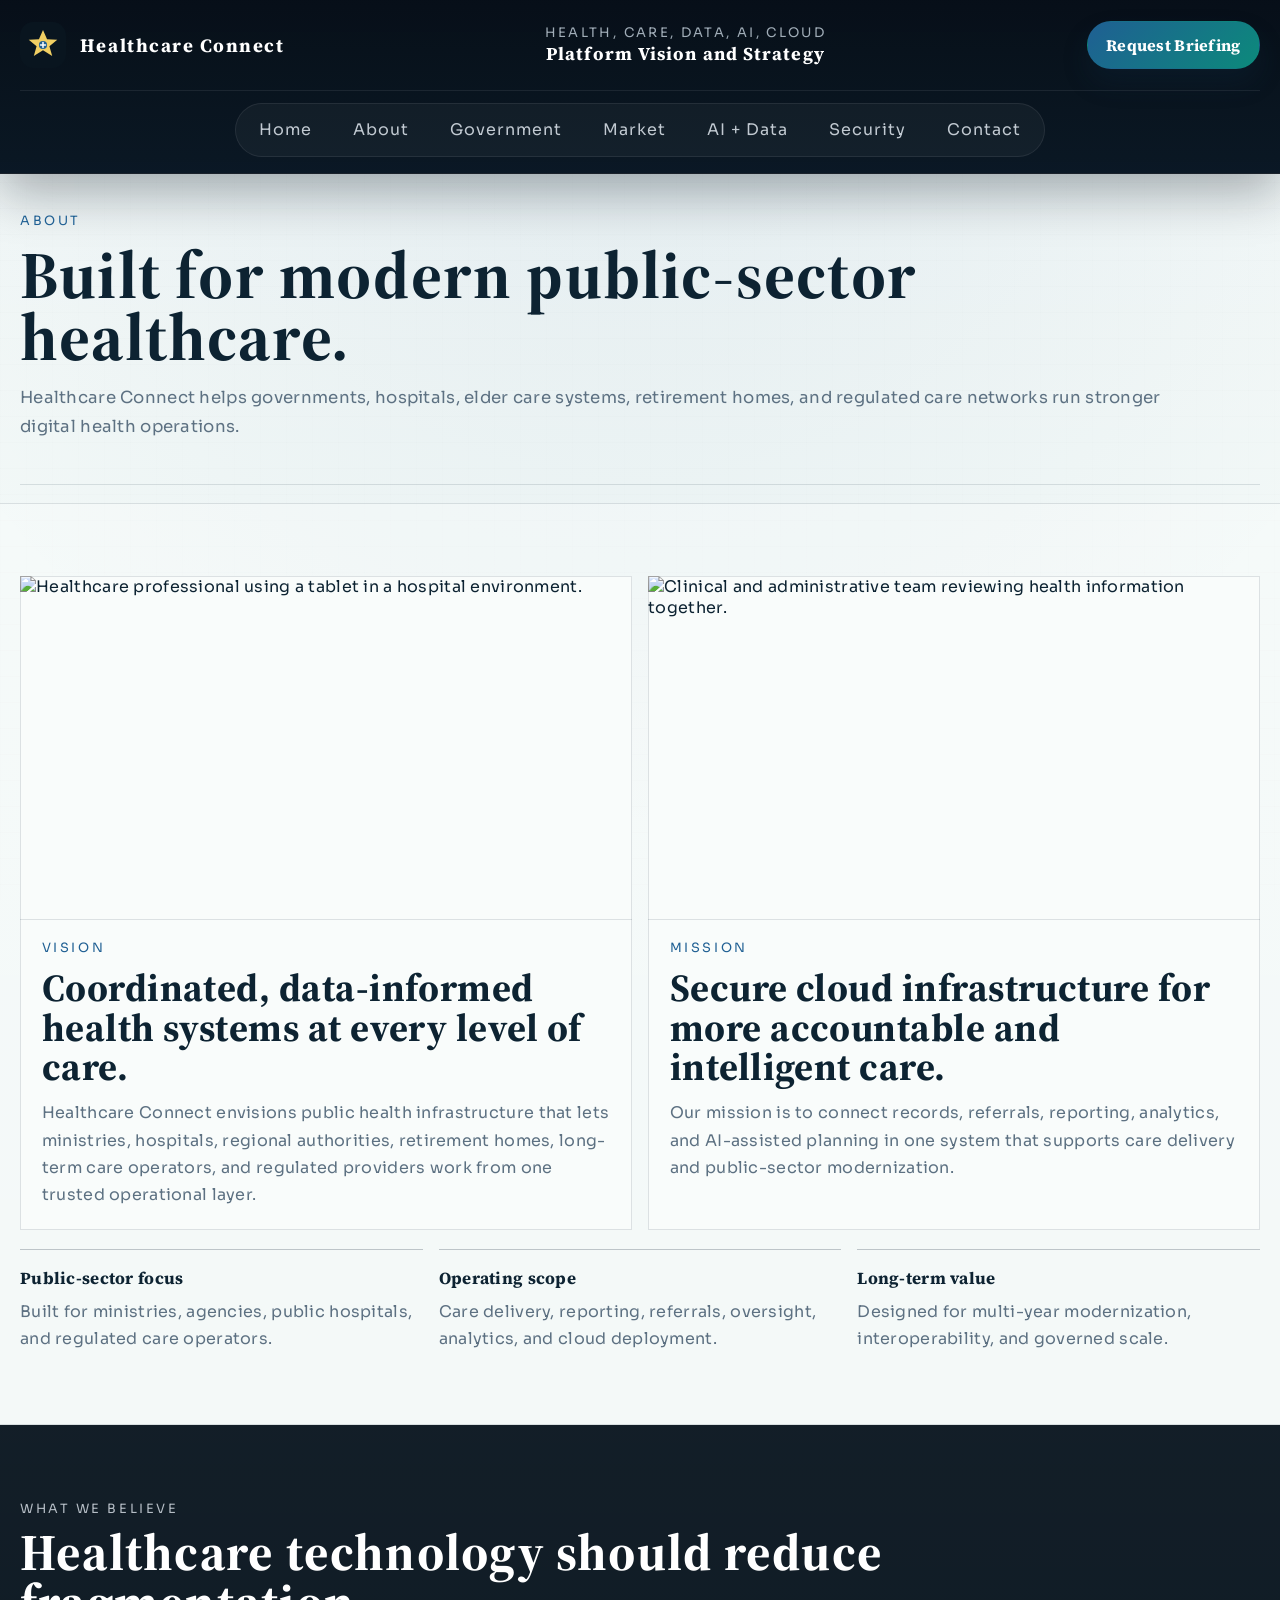
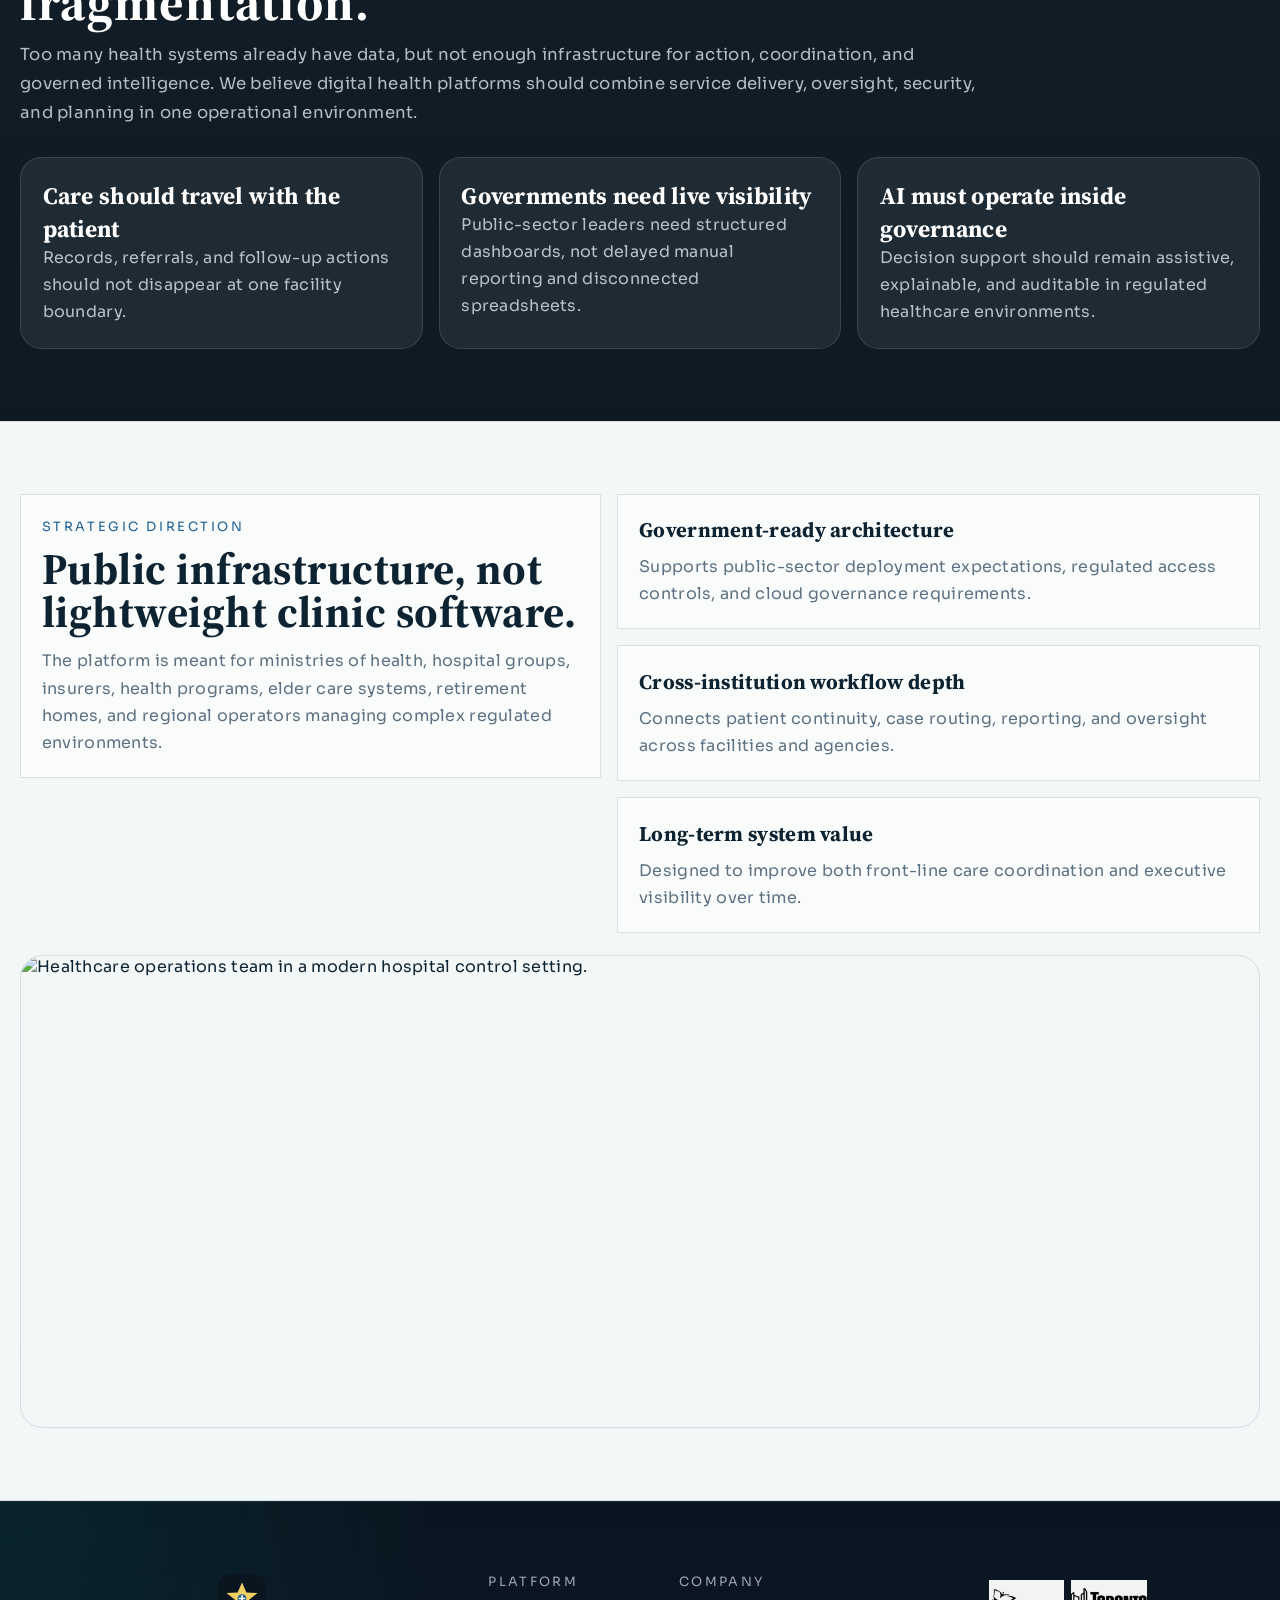
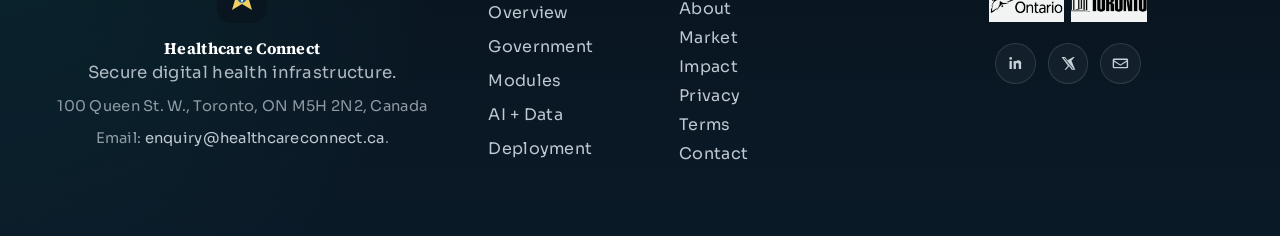
==== about.html @ 8230a839 "Update header nav labels" ====
<!DOCTYPE html>
<html lang="en">
<head>
  <meta charset="UTF-8">
  <meta name="viewport" content="width=device-width, initial-scale=1.0">
  <meta name="description" content="About Healthcare Connect: vision, mission, platform direction, and public-sector health system strategy.">
  <title>Healthcare Connect | About</title>
  <link rel="preconnect" href="https://fonts.googleapis.com">
  <link rel="preconnect" href="https://fonts.gstatic.com" crossorigin>
  <link href="https://fonts.googleapis.com/css2?family=Sora:wght@400;500;600;700&family=Source+Serif+4:wght@600;700&display=swap" rel="stylesheet">
  <link rel="icon" href="logo-mark.svg" type="image/svg+xml">
  <link rel="stylesheet" href="style.css">
</head>
<body>
  <div class="site-noise"></div>
  <header class="site-header">
    <div class="shell header-band">
      <a class="brand-link" href="./index.html" aria-label="Healthcare Connect home">
        <img class="brand-mark" src="logo-mark.svg" alt="Healthcare Connect logo">
        <div class="brand-copy">
          <span class="brand-name">Healthcare Connect</span>
        </div>
      </a>
      <div class="header-center">
        <span class="header-kicker">Health, Care, Data, AI, Cloud</span>
        <strong class="header-edition">Platform Vision and Strategy</strong>
      </div>
      <a class="button button-solid" href="./contact.html">Request Briefing</a>
    </div>
    <div class="shell nav-shell">
      <nav class="main-nav" aria-label="Primary navigation">
        <a href="./index.html#platform">Home</a>
        <a href="./about.html">About</a>
        <a href="./index.html#government">Government</a>
        <a href="./index.html#opportunity">Market</a>
        <a href="./index.html#intelligence">AI + Data</a>
        <a href="./index.html#security">Security</a>
        <a href="./contact.html">Contact</a>
      </nav>
    </div>
  </header>

  <main>
    <section class="page-hero">
      <div class="shell page-hero-shell">
        <div class="section-head">
          <span class="section-tag">About</span>
          <h1>Built for modern public-sector healthcare.</h1>
          <p>Healthcare Connect helps governments, hospitals, elder care systems, retirement homes, and regulated care networks run stronger digital health operations.</p>
        </div>
      </div>
    </section>

    <section class="section-sheet">
      <div class="shell about-grid">
        <article class="about-card">
          <img class="card-image" src="https://images.unsplash.com/photo-1579684385127-1ef15d508118?auto=format&fit=crop&w=1400&q=80" alt="Healthcare professional using a tablet in a hospital environment.">
          <span class="section-tag">Vision</span>
          <h2>Coordinated, data-informed health systems at every level of care.</h2>
          <p>Healthcare Connect envisions public health infrastructure that lets ministries, hospitals, regional authorities, retirement homes, long-term care operators, and regulated providers work from one trusted operational layer.</p>
        </article>
        <article class="about-card">
          <img class="card-image" src="https://images.unsplash.com/photo-1576091160399-112ba8d25d1d?auto=format&fit=crop&w=1400&q=80" alt="Clinical and administrative team reviewing health information together.">
          <span class="section-tag">Mission</span>
          <h2>Secure cloud infrastructure for more accountable and intelligent care.</h2>
          <p>Our mission is to connect records, referrals, reporting, analytics, and AI-assisted planning in one system that supports care delivery and public-sector modernization.</p>
        </article>
      </div>
      <div class="shell about-mini-grid">
        <article class="mini-panel">
          <strong>Public-sector focus</strong>
          <p>Built for ministries, agencies, public hospitals, and regulated care operators.</p>
        </article>
        <article class="mini-panel">
          <strong>Operating scope</strong>
          <p>Care delivery, reporting, referrals, oversight, analytics, and cloud deployment.</p>
        </article>
        <article class="mini-panel">
          <strong>Long-term value</strong>
          <p>Designed for multi-year modernization, interoperability, and governed scale.</p>
        </article>
      </div>
    </section>

    <section class="section-dark">
      <div class="shell">
        <div class="section-head section-head-light">
          <span class="section-tag">What We Believe</span>
          <h2>Healthcare technology should reduce fragmentation.</h2>
          <p>Too many health systems already have data, but not enough infrastructure for action, coordination, and governed intelligence. We believe digital health platforms should combine service delivery, oversight, security, and planning in one operational environment.</p>
        </div>
        <div class="belief-grid">
          <article class="government-card">
            <strong>Care should travel with the patient</strong>
            <p>Records, referrals, and follow-up actions should not disappear at one facility boundary.</p>
          </article>
          <article class="government-card">
            <strong>Governments need live visibility</strong>
            <p>Public-sector leaders need structured dashboards, not delayed manual reporting and disconnected spreadsheets.</p>
          </article>
          <article class="government-card">
            <strong>AI must operate inside governance</strong>
            <p>Decision support should remain assistive, explainable, and auditable in regulated healthcare environments.</p>
          </article>
        </div>
      </div>
    </section>

    <section class="section-sheet">
      <div class="shell narrative-shell">
        <div class="narrative-copy">
          <span class="section-tag">Strategic Direction</span>
          <h2>Public infrastructure, not lightweight clinic software.</h2>
          <p>The platform is meant for ministries of health, hospital groups, insurers, health programs, elder care systems, retirement homes, and regional operators managing complex regulated environments.</p>
        </div>
        <div class="narrative-list">
          <article>
            <strong>Government-ready architecture</strong>
            <p>Supports public-sector deployment expectations, regulated access controls, and cloud governance requirements.</p>
          </article>
          <article>
            <strong>Cross-institution workflow depth</strong>
            <p>Connects patient continuity, case routing, reporting, and oversight across facilities and agencies.</p>
          </article>
          <article>
            <strong>Long-term system value</strong>
            <p>Designed to improve both front-line care coordination and executive visibility over time.</p>
          </article>
        </div>
      </div>
      <div class="shell about-image-band">
        <img src="https://images.unsplash.com/photo-1576091160550-2173dba999ef?auto=format&fit=crop&w=1800&q=80" alt="Healthcare operations team in a modern hospital control setting.">
      </div>
    </section>
  </main>

  <footer class="site-footer">
    <div class="shell footer-shell">
      <div class="footer-brand">
        <img class="brand-mark" src="logo-mark.svg" alt="Healthcare Connect logo">
        <div>
          <strong>Healthcare Connect</strong>
          <p>Secure digital health infrastructure.</p>
          <p class="footer-address">100 Queen St. W., Toronto, ON M5H 2N2, Canada</p>
          <p class="footer-email">Email: <a href="mailto:enquiry@healthcareconnect.ca">enquiry@healthcareconnect.ca</a>.</p>
        </div>
      </div>
      <div class="footer-links">
        <div class="footer-link-group">
          <span>Platform</span>
          <a href="./index.html#platform">Overview</a>
          <a href="./index.html#government">Government</a>
          <a href="./index.html#modules">Modules</a>
          <a href="./index.html#intelligence">AI + Data</a>
          <a href="./index.html#deployment">Deployment</a>
        </div>
        <div class="footer-link-group">
          <span>Company</span>
          <a href="./about.html">About</a>
          <a href="./index.html#opportunity">Market</a>
          <a href="./index.html#impact">Impact</a>
          <a href="./privacy.html">Privacy</a>
          <a href="./terms.html">Terms</a>
          <a href="./contact.html">Contact</a>
        </div>
      </div>
      <div class="footer-social-block">
        <div class="footer-logo-strip" aria-label="Partner logos">
          <img src="./ontlog.png" alt="Ontario logo">
          <img src="./citor.png" alt="City of Toronto logo">
        </div>
        <div class="footer-socials" aria-label="Social media links">
          <a href="#" aria-label="LinkedIn">
            <svg viewBox="0 0 24 24" aria-hidden="true"><path fill="currentColor" d="M6.94 8.5H3.56V20h3.38V8.5ZM5.25 3A1.97 1.97 0 1 0 5.3 6.94 1.97 1.97 0 0 0 5.25 3ZM20.44 12.47c0-3.45-1.84-5.05-4.3-5.05-1.98 0-2.87 1.09-3.37 1.86V8.5H9.4V20h3.37v-6.42c0-.34.03-.68.13-.93.27-.68.9-1.38 1.95-1.38 1.38 0 1.93 1.04 1.93 2.57V20h3.37v-7.53Z"/></svg>
          </a>
          <a href="#" aria-label="X">
            <svg viewBox="0 0 24 24" aria-hidden="true"><path fill="currentColor" d="M18.9 3H21l-4.58 5.24L21.8 21h-4.94l-3.87-5.06L8.56 21H6.45l4.9-5.61L2.2 3h5.07l3.5 4.63L18.9 3Zm-.73 16.74h1.16L6.64 4.2H5.4l12.77 15.54Z"/></svg>
          </a>
          <a href="mailto:enquiry@healthcareconnect.ca" aria-label="Email">
            <svg viewBox="0 0 24 24" aria-hidden="true"><path fill="currentColor" d="M3 5h18a2 2 0 0 1 2 2v10a2 2 0 0 1-2 2H3a2 2 0 0 1-2-2V7a2 2 0 0 1 2-2Zm0 2v.51l9 5.89 9-5.89V7H3Zm18 10V9.49l-8.45 5.53a1 1 0 0 1-1.1 0L3 9.49V17h18Z"/></svg>
          </a>
        </div>
      </div>
    </div>
  </footer>

  <script src="script.js"></script>
</body>
</html>
---- style.css ----
:root {
  --paper: #edf5f4;
  --paper-bright: #f9fcfb;
  --ink: #0d2332;
  --muted: #5d7182;
  --line: rgba(13, 35, 50, 0.12);
  --line-strong: rgba(13, 35, 50, 0.24);
  --navy: #0f2e46;
  --cobalt: #1f5f93;
  --teal: #0c8a7b;
  --deep: #09151f;
  --deep-soft: #132230;
  --white: #ffffff;
}

*,
*::before,
*::after {
  box-sizing: border-box;
}

html {
  scroll-behavior: smooth;
}

body {
  margin: 0;
  font-family: "Sora", sans-serif;
  letter-spacing: 0.018em;
  color: var(--ink);
  background:
    radial-gradient(circle at top, rgba(31, 95, 147, 0.08), transparent 24%),
    linear-gradient(180deg, rgba(255, 255, 255, 0.35), rgba(255, 255, 255, 0)),
    var(--paper);
}

img {
  display: block;
  max-width: 100%;
}

a {
  color: inherit;
}

button,
input,
textarea {
  font: inherit;
}

h1,
h2,
h3,
strong,
.brand-name,
.button,
.header-edition {
  font-family: "Source Serif 4", serif;
  font-weight: 700;
}

h1,
h2,
h3,
p {
  margin: 0;
}

.shell {
  width: min(1240px, calc(100% - 2rem));
  margin: 0 auto;
}

.site-noise {
  position: fixed;
  inset: 0;
  pointer-events: none;
  background:
    linear-gradient(rgba(0, 0, 0, 0.018) 1px, transparent 1px),
    linear-gradient(90deg, rgba(0, 0, 0, 0.015) 1px, transparent 1px);
  background-size: 100% 26px, 26px 100%;
  opacity: 0.45;
  z-index: 0;
}

.site-header,
main,
.site-footer {
  position: relative;
  z-index: 1;
}

.site-header {
  background:
    linear-gradient(180deg, rgba(7, 15, 24, 0.98), rgba(11, 24, 37, 0.95)),
    var(--deep);
  border-bottom: 1px solid rgba(255, 255, 255, 0.08);
  box-shadow: 0 18px 48px rgba(6, 16, 26, 0.32);
}

.header-band {
  display: grid;
  grid-template-columns: auto 1fr auto;
  gap: 1rem;
  align-items: center;
  min-height: 5.6rem;
}

.brand-link,
.brand-copy,
.footer-brand {
  display: flex;
  align-items: center;
}

.brand-link {
  gap: 0.9rem;
  text-decoration: none;
}

.brand-mark {
  width: 2.85rem;
  height: 2.85rem;
}

.brand-copy {
  flex-direction: column;
  align-items: flex-start;
  gap: 0.08rem;
}

.brand-name,
.header-edition {
  color: var(--white);
}

.brand-name {
  font-size: 1.18rem;
  letter-spacing: 0.08em;
}

.brand-subtitle,
.header-kicker {
  color: rgba(214, 228, 239, 0.74);
  font-size: 0.82rem;
  letter-spacing: 0.18em;
  text-transform: uppercase;
}

.header-center {
  text-align: center;
  justify-self: center;
  padding: 0 1rem;
}

.header-kicker {
  display: block;
}

.header-edition {
  display: block;
  font-size: 1.14rem;
  letter-spacing: 0.06em;
}

.nav-shell {
  border-top: 1px solid rgba(255, 255, 255, 0.08);
  padding: 0.75rem 0 1rem;
}

.main-nav {
  display: flex;
  flex-wrap: wrap;
  gap: 0.55rem;
  align-items: center;
  padding: 0.45rem;
  border: 1px solid rgba(255, 255, 255, 0.08);
  background: rgba(255, 255, 255, 0.04);
  border-radius: 999px;
  width: fit-content;
  max-width: 100%;
  margin: 0 auto;
}

.main-nav a,
.footer-links a {
  text-decoration: none;
}

.main-nav a {
  min-height: 2.35rem;
  display: inline-flex;
  align-items: center;
  padding: 0 0.95rem;
  border-radius: 999px;
  color: rgba(232, 239, 247, 0.82);
  border: 1px solid transparent;
  letter-spacing: 0.06em;
}

.main-nav a:hover {
  background: rgba(31, 95, 147, 0.18);
  border-color: rgba(31, 95, 147, 0.32);
  color: var(--white);
}

.button {
  display: inline-flex;
  align-items: center;
  justify-content: center;
  min-height: 3rem;
  padding: 0 1.15rem;
  border-radius: 999px;
  border: 1px solid transparent;
  text-decoration: none;
  font-size: 1rem;
}

.button-solid {
  background: linear-gradient(135deg, var(--cobalt), var(--teal));
  color: var(--white);
  box-shadow: 0 14px 26px rgba(15, 46, 70, 0.24);
}

.button-outline {
  background: rgba(255, 255, 255, 0.72);
  border-color: var(--line-strong);
  color: var(--ink);
}

.hero,
.section-sheet,
.section-dark,
.closing-section,
.page-hero,
.site-footer {
  padding: 4.5rem 0;
}

.hero-grid {
  display: grid;
  grid-template-columns: 1.1fr 1fr 0.8fr;
  gap: 1.2rem;
  align-items: start;
}

.hero-copy,
.hero-visual,
.hero-rail,
.about-grid,
.belief-grid,
.narrative-shell,
.narrative-list,
.feature-grid,
.opportunity-grid,
.government-grid,
.module-grid,
.intelligence-shell,
.intelligence-grid,
.impact-grid,
.security-grid,
.deployment-shell,
.deployment-list,
.closing-shell,
.contact-shell,
.legal-grid,
.footer-shell {
  display: grid;
  gap: 1rem;
}

.hero-copy {
  align-content: start;
}

.eyebrow,
.section-tag,
.feature-tag,
.rail-label,
.newsletter-panel span,
.contact-form span,
.footer-newsletter label {
  display: inline-block;
  color: var(--cobalt);
  font-size: 0.8rem;
  letter-spacing: 0.2em;
  text-transform: uppercase;
}

.hero-copy h1,
.page-hero h1 {
  margin: 0.9rem 0 1rem;
  font-size: clamp(2.7rem, 5.2vw, 4.6rem);
  line-height: 0.93;
  letter-spacing: 0.018em;
}

.hero-copy h1 {
  max-width: 9.5ch;
}

.page-hero h1 {
  max-width: 100%;
}

.no-break {
  white-space: nowrap;
}

.headline-accent {
  color: var(--teal);
}

.hero-dek,
.section-head p,
.closing-copy p,
.footer-brand p {
  color: var(--muted);
  line-height: 1.72;
  font-size: 1.04rem;
}

.hero-dek {
  max-width: 34rem;
}

.hero-actions {
  display: flex;
  gap: 0.85rem;
  margin-top: 1.8rem;
}

.hero-points {
  display: grid;
  grid-template-columns: repeat(2, minmax(0, max-content));
  gap: 0.7rem;
  margin-top: 1.4rem;
}

.hero-points span {
  padding: 0.6rem 0.85rem;
  border: 1px solid var(--line);
  background: rgba(255, 255, 255, 0.52);
  border-radius: 999px;
}

.hero-visual,
.feature-card,
.government-card,
.module-card,
.intelligence-card,
.security-card,
.contact-card,
.contact-form,
.legal-card,
.newsletter-panel {
  border: 1px solid var(--line);
  background: var(--paper-bright);
}

.hero-visual {
  overflow: hidden;
  border-radius: 1.6rem;
  box-shadow: 0 26px 56px rgba(10, 28, 45, 0.12);
}

.hero-visual img {
  width: 100%;
  aspect-ratio: 7 / 8;
  object-fit: cover;
  border-bottom: 1px solid var(--line);
}

.hero-visual figcaption {
  padding: 1rem;
  color: var(--muted);
  line-height: 1.6;
  font-size: 0.96rem;
}

.hero-rail {
  display: grid;
  gap: 0.8rem;
}

.rail-card {
  padding: 1rem;
  border: 1px solid var(--line);
  border-radius: 1.25rem;
  background: rgba(255, 255, 255, 0.56);
}

.rail-card strong {
  display: block;
  margin: 0.5rem 0 0.45rem;
  font-size: 1.28rem;
}

.rail-card p {
  color: var(--muted);
  line-height: 1.64;
  font-size: 0.96rem;
}

.section-sheet {
  background: rgba(255, 255, 255, 0.26);
  border-top: 1px solid var(--line);
  border-bottom: 1px solid var(--line);
}

.section-dark {
  background:
    linear-gradient(180deg, rgba(255, 255, 255, 0.04), rgba(255, 255, 255, 0.02)),
    var(--deep);
  color: var(--white);
}

.section-head {
  max-width: 61rem;
  margin-bottom: 1.85rem;
}

.section-head h2 {
  margin: 0.65rem 0 0.85rem;
  font-size: clamp(2.2rem, 4vw, 3.45rem);
  line-height: 0.97;
  letter-spacing: 0.024em;
}

.section-head-light .section-tag,
.section-head-light p {
  color: rgba(232, 239, 247, 0.76);
}

.section-head-light h2 {
  color: var(--white);
}

.feature-grid,
.opportunity-grid,
.government-grid,
.impact-grid,
.security-grid {
  grid-template-columns: repeat(3, minmax(0, 1fr));
}

.market-stats {
  display: grid;
  grid-template-columns: repeat(4, minmax(0, 1fr));
  gap: 1rem;
  margin: 0 0 1.2rem;
}

.market-gallery {
  display: grid;
  grid-template-columns: repeat(2, minmax(0, 1fr));
  gap: 1rem;
  margin: 0 0 1.2rem;
}

.market-gallery-card {
  border: 1px solid var(--line);
  border-radius: 1.35rem;
  background: var(--paper-bright);
  overflow: hidden;
}

.market-gallery-card strong {
  display: block;
  margin: 0.15rem 1.2rem 0.45rem;
  font-size: 1.32rem;
}

.market-gallery-card p {
  margin: 0 1.2rem 1.2rem;
  color: var(--muted);
  line-height: 1.66;
}

.stat-card {
  padding: 1.2rem 1.15rem;
  border: 1px solid var(--line);
  border-radius: 1.35rem;
  background: rgba(255, 255, 255, 0.72);
}

.stat-card strong {
  display: block;
  font-size: clamp(2rem, 4vw, 3rem);
  line-height: 0.95;
  color: var(--navy);
}

.stat-card span {
  display: block;
  margin: 0.45rem 0 0.55rem;
  color: var(--cobalt);
  font-size: 0.78rem;
  letter-spacing: 0.18em;
  text-transform: uppercase;
}

.stat-card p {
  color: var(--muted);
  line-height: 1.62;
}

.market-source-note {
  margin: -0.15rem 0 1.35rem;
  color: var(--muted);
  font-size: 0.92rem;
  line-height: 1.6;
}

.platform-highlights {
  display: grid;
  grid-template-columns: repeat(3, minmax(0, 1fr));
  gap: 1rem;
  margin-top: 1.15rem;
}

.about-mini-grid,
.legal-summary-grid {
  display: grid;
  grid-template-columns: repeat(3, minmax(0, 1fr));
  gap: 1rem;
  margin-top: 1.2rem;
}

.about-image-band,
.impact-visual-band {
  margin-top: 1.4rem;
}

.about-image-band img,
.impact-visual-band img {
  width: 100%;
  aspect-ratio: 21 / 8;
  object-fit: cover;
  border: 1px solid var(--line);
  border-radius: 1.4rem;
}

.platform-highlights article,
.mini-panel {
  padding: 1rem 0 0;
  border-top: 1px solid var(--line-strong);
}

.platform-highlights strong,
.mini-panel strong {
  display: block;
  margin-bottom: 0.55rem;
  font-size: 1.06rem;
}

.platform-highlights p,
.mini-panel p {
  color: var(--muted);
  line-height: 1.66;
}

.about-grid {
  grid-template-columns: repeat(2, minmax(0, 1fr));
}

.about-card,
.narrative-copy,
.narrative-list article {
  padding: 1.3rem;
  border: 1px solid var(--line);
  background: var(--paper-bright);
}

.about-card h2 {
  margin: 0.7rem 0 0.85rem;
  font-size: clamp(1.85rem, 3vw, 2.6rem);
  line-height: 1.02;
  letter-spacing: 0.012em;
}

.about-card p,
.narrative-copy p,
.narrative-list p {
  color: var(--muted);
  line-height: 1.7;
}

.belief-grid {
  grid-template-columns: repeat(3, minmax(0, 1fr));
}

.narrative-shell {
  grid-template-columns: 0.95fr 1.05fr;
  align-items: start;
}

.narrative-copy h2 {
  margin: 0.7rem 0 0.85rem;
  font-size: clamp(2rem, 3.4vw, 3rem);
  line-height: 0.99;
  letter-spacing: 0.012em;
}

.narrative-list {
  grid-template-columns: 1fr;
}

.narrative-list article strong {
  display: block;
  margin-bottom: 0.55rem;
  font-size: 1.3rem;
}

.module-grid {
  grid-template-columns: repeat(3, minmax(0, 1fr));
}

.feature-card,
.government-card,
.module-card,
.intelligence-card,
.security-card,
.contact-card,
.contact-form,
.legal-card {
  padding: 1.35rem;
  border-radius: 1.35rem;
}

.feature-card h3,
.government-card strong,
.module-card h3,
.intelligence-card strong,
.security-card strong,
.contact-card h2,
.legal-card h2 {
  margin: 0.65rem 0 0.72rem;
  font-size: 1.48rem;
}

.feature-card p,
.government-card p,
.module-card p,
.intelligence-card p,
.security-card p,
.contact-list,
.contact-note a,
.legal-card p,
.deployment-list p {
  color: var(--muted);
  line-height: 1.68;
}

.card-image {
  width: calc(100% + 2.7rem);
  max-width: none;
  margin: -1.35rem -1.35rem 1rem;
  aspect-ratio: 16 / 9;
  object-fit: cover;
  border-bottom: 1px solid var(--line);
}

.feature-card-dark {
  background: var(--deep-soft);
  border-color: rgba(255, 255, 255, 0.08);
}

.feature-card-dark .feature-tag,
.feature-card-dark h3,
.feature-card-dark p {
  color: var(--white);
}

.feature-card-dark p {
  color: rgba(232, 239, 247, 0.78);
}

.government-card,
.security-card {
  background: rgba(255, 255, 255, 0.07);
  border-color: rgba(255, 255, 255, 0.12);
}

.government-card strong,
.security-card strong,
.government-card p,
.security-card p {
  color: var(--white);
}

.government-card p,
.security-card p {
  color: rgba(232, 239, 247, 0.77);
}

.module-card {
  border-top: 3px solid var(--cobalt);
  background: rgba(255, 255, 255, 0.68);
}

.module-no {
  display: inline-flex;
  width: 2rem;
  height: 2rem;
  align-items: center;
  justify-content: center;
  border-radius: 999px;
  background: rgba(31, 95, 147, 0.12);
  color: var(--cobalt);
  font-size: 0.86rem;
  font-weight: 700;
}

.intelligence-shell {
  grid-template-columns: 0.9fr 1.1fr;
}

.intelligence-copy h2 {
  margin: 0.7rem 0 0.85rem;
  font-size: clamp(2.15rem, 3.4vw, 3.2rem);
  line-height: 0.98;
  letter-spacing: 0.012em;
}

.intelligence-copy p {
  color: var(--muted);
  line-height: 1.72;
}

.intelligence-grid {
  grid-template-columns: repeat(3, minmax(0, 1fr));
}

.deployment-shell {
  grid-template-columns: 0.95fr 1.05fr;
  align-items: start;
}

.deployment-copy h2 {
  margin: 0.7rem 0 0.85rem;
  font-size: clamp(2.15rem, 3.4vw, 3.2rem);
  line-height: 0.98;
  letter-spacing: 0.012em;
}

.deployment-copy p {
  color: var(--muted);
  line-height: 1.72;
}

.deployment-list {
  grid-template-columns: repeat(2, minmax(0, 1fr));
}

.deployment-list article {
  padding: 1.2rem 0 0;
  border-top: 1px solid var(--line-strong);
}

.deployment-list strong {
  display: block;
  margin-bottom: 0.55rem;
  font-size: 1.28rem;
}

.closing-section {
  border-top: 1px solid var(--line);
}

.closing-shell {
  grid-template-columns: 1fr 0.78fr;
  align-items: end;
}

.closing-copy h2 {
  margin: 0.7rem 0 0.9rem;
  font-size: clamp(2.2rem, 4vw, 3.3rem);
  line-height: 0.98;
  letter-spacing: 0.012em;
}

.closing-stack {
  max-width: 46rem;
  margin: 0 auto;
  display: grid;
  justify-items: center;
  text-align: center;
  gap: 0.9rem;
}

.closing-stack h2 {
  margin: 0;
  font-size: clamp(2.25rem, 4vw, 3.35rem);
  line-height: 0.98;
  letter-spacing: 0.012em;
}

.closing-lead {
  color: var(--muted);
  line-height: 1.68;
  font-size: 1.02rem;
}

.closing-inline-form {
  width: min(32rem, 100%);
  display: grid;
  grid-template-columns: minmax(0, 1fr) auto;
  gap: 0.7rem;
  margin-top: 0.2rem;
}

.closing-inline-form input {
  width: 100%;
  min-height: 3rem;
  padding: 0.95rem 1rem;
  border: 1px solid var(--line);
  background: rgba(255, 255, 255, 0.84);
  border-radius: 999px;
}

.closing-link {
  color: var(--cobalt);
  text-decoration: none;
  font-weight: 600;
  letter-spacing: 0.04em;
}

.closing-link:hover {
  text-decoration: underline;
}

.closing-actions,
.newsletter-panel,
.footer-newsletter {
  display: grid;
  gap: 0.75rem;
}

.newsletter-panel,
.footer-newsletter {
  padding: 1.1rem;
  border-radius: 1.3rem;
}

.newsletter-copy,
.footer-newsletter-copy {
  color: var(--muted);
  line-height: 1.6;
  font-size: 0.94rem;
  margin: -0.1rem 0 0.1rem;
}

.newsletter-panel input,
.footer-newsletter input,
.contact-form input,
.contact-form textarea {
  width: 100%;
  min-height: 3rem;
  padding: 0.95rem 1rem;
  border: 1px solid var(--line);
  background: rgba(255, 255, 255, 0.84);
}

.page-hero {
  padding: 2.2rem 0 1.1rem;
}

.page-hero-shell {
  border-bottom: 1px solid var(--line);
  padding-bottom: 0.85rem;
}

.page-hero .section-head {
  max-width: 74rem;
}

.contact-stack {
  display: grid;
  gap: 1.4rem;
}

.contact-intro-card {
  border: 1px solid var(--line);
  border-radius: 1.5rem;
  background: var(--paper-bright);
  overflow: hidden;
}

.contact-intro-copy {
  padding: 1.25rem 1.3rem 1.35rem;
}

.contact-intro-copy h2 {
  margin: 0.65rem 0 0.7rem;
  font-size: clamp(2rem, 3.5vw, 3rem);
  line-height: 0.98;
}

.contact-intro-copy p {
  color: var(--muted);
  line-height: 1.7;
}

.contact-banner {
  width: 100%;
  aspect-ratio: 19 / 7;
  object-fit: cover;
}

.contact-list {
  margin: 1rem 0 0;
  padding-left: 1.2rem;
}

.contact-list li + li {
  margin-top: 0.45rem;
}

.contact-note {
  margin-top: 1.4rem;
  padding-top: 1rem;
  border-top: 1px solid var(--line);
}

.contact-note strong,
.contact-form span {
  display: block;
  margin-bottom: 0.45rem;
}

.contact-form label {
  display: block;
  margin-bottom: 1rem;
}

.contact-form textarea {
  resize: vertical;
}

.contact-form-wide {
  max-width: 48rem;
  padding: 1.35rem;
  border: 1px solid var(--line);
  background: var(--paper-bright);
}

.contact-form-wide h2 {
  margin: -0.1rem 0 0.8rem;
  font-size: clamp(1.9rem, 3vw, 2.6rem);
  line-height: 1;
}

.contact-form-intro {
  margin: -0.2rem 0 1rem;
  color: var(--muted);
  line-height: 1.68;
}

.contact-mini-grid {
  display: grid;
  grid-template-columns: repeat(3, minmax(0, 1fr));
  gap: 1rem;
}

.legal-grid {
  grid-template-columns: repeat(2, minmax(0, 1fr));
}

.legal-card-indexed {
  position: relative;
}

.legal-index {
  display: inline-flex;
  width: 2rem;
  height: 2rem;
  align-items: center;
  justify-content: center;
  border-radius: 999px;
  background: rgba(31, 95, 147, 0.12);
  color: var(--cobalt);
  font-size: 0.82rem;
  font-weight: 700;
  letter-spacing: 0.08em;
}

.site-footer {
  background:
    radial-gradient(circle at top left, rgba(12, 138, 123, 0.13), transparent 34%),
    linear-gradient(180deg, rgba(9, 21, 31, 0.98), rgba(11, 26, 39, 0.98)),
    var(--deep);
  color: var(--white);
  border-top: 1px solid rgba(255, 255, 255, 0.08);
}

.footer-shell {
  grid-template-columns: 1.1fr 0.9fr 0.95fr;
  align-items: start;
  gap: 1.5rem;
}

.footer-brand {
  gap: 0.85rem;
  flex-direction: column;
  align-items: center;
  text-align: center;
}

.footer-brand p {
  color: rgba(232, 239, 247, 0.75);
  max-width: 28rem;
}

.footer-brand .brand-mark {
  width: 3.1rem;
  height: 3.1rem;
}

.footer-brand p + p {
  margin-top: 0.4rem;
  color: rgba(232, 239, 247, 0.6);
  font-size: 0.92rem;
}

.footer-address {
  color: #f1cf63;
}

.footer-email a {
  color: rgba(232, 239, 247, 0.82);
  text-decoration: none;
}

.footer-email a:hover {
  color: var(--white);
}

.footer-links {
  display: grid;
  grid-template-columns: repeat(2, minmax(0, 1fr));
  gap: 1.1rem;
  align-content: start;
}

.footer-link-group {
  display: grid;
  gap: 0.5rem;
}

.footer-link-group span {
  color: rgba(214, 228, 239, 0.7);
  font-size: 0.8rem;
  letter-spacing: 0.18em;
  text-transform: uppercase;
}

.footer-links a {
  color: rgba(232, 239, 247, 0.82);
  width: fit-content;
}

.footer-links a:hover {
  color: var(--white);
}

.footer-newsletter {
  border: 1px solid rgba(255, 255, 255, 0.08);
  background: rgba(255, 255, 255, 0.04);
}

.footer-social-block {
  display: grid;
  gap: 0.9rem;
  align-content: start;
}

.footer-logo-strip {
  display: flex;
  justify-content: center;
  align-items: center;
  gap: 0.45rem;
  margin-top: 0.4rem;
  align-items: center;
}

.footer-logo-strip img {
  width: auto;
  max-height: 2.6rem;
  object-fit: contain;
  opacity: 0.95;
}

.footer-socials {
  display: flex;
  gap: 0.75rem;
  justify-content: center;
  align-items: center;
  margin-top: 0.45rem;
}

.footer-socials a {
  width: 2.55rem;
  height: 2.55rem;
  display: inline-flex;
  align-items: center;
  justify-content: center;
  border-radius: 999px;
  border: 1px solid rgba(255, 255, 255, 0.12);
  background: rgba(255, 255, 255, 0.04);
  color: rgba(232, 239, 247, 0.84);
  text-decoration: none;
}

.footer-socials a:hover {
  color: var(--white);
  border-color: rgba(241, 207, 99, 0.48);
  background: rgba(241, 207, 99, 0.08);
}

.footer-socials svg {
  width: 1.05rem;
  height: 1.05rem;
}

@media (max-width: 1120px) {
  .hero-grid,
  .about-grid,
  .narrative-shell,
  .intelligence-shell,
  .deployment-shell,
  .legal-grid,
  .footer-shell {
    grid-template-columns: 1fr;
  }

  .feature-grid,
  .opportunity-grid,
  .government-grid,
  .belief-grid,
  .module-grid,
  .intelligence-grid,
  .impact-grid,
  .security-grid,
  .deployment-list,
  .market-stats,
  .market-gallery,
  .platform-highlights,
  .contact-mini-grid,
  .about-mini-grid,
  .legal-summary-grid {
    grid-template-columns: repeat(2, minmax(0, 1fr));
  }

  .hero-rail {
    grid-template-columns: repeat(3, minmax(0, 1fr));
  }
}

@media (max-width: 860px) {
  .header-band,
  .nav-shell,
  .main-nav,
  .hero-actions,
  .hero-points,
  .about-grid,
  .belief-grid,
  .narrative-list,
  .feature-grid,
  .opportunity-grid,
  .government-grid,
  .module-grid,
  .intelligence-grid,
  .impact-grid,
  .security-grid,
  .deployment-list,
  .footer-links,
  .footer-newsletter-row {
    display: grid;
  }

  .header-band {
    grid-template-columns: 1fr;
    justify-items: start;
    padding: 1rem 0;
  }

  .header-center {
    justify-self: start;
    text-align: left;
    padding: 0;
  }

  .main-nav {
    width: 100%;
    border-radius: 1.15rem;
  }

  .closing-inline-form {
    grid-template-columns: 1fr;
  }

  .hero-points,
  .about-grid,
  .belief-grid,
  .narrative-list,
  .feature-grid,
  .opportunity-grid,
  .government-grid,
  .module-grid,
  .intelligence-grid,
  .impact-grid,
  .security-grid,
  .deployment-list,
  .footer-links,
  .market-stats,
  .market-gallery,
  .platform-highlights,
  .contact-mini-grid,
  .about-mini-grid,
  .legal-summary-grid {
    grid-template-columns: 1fr;
  }

  .hero-rail {
    grid-template-columns: 1fr;
  }

  .hero-copy h1,
  .page-hero h1 {
    font-size: 2.65rem;
  }
}
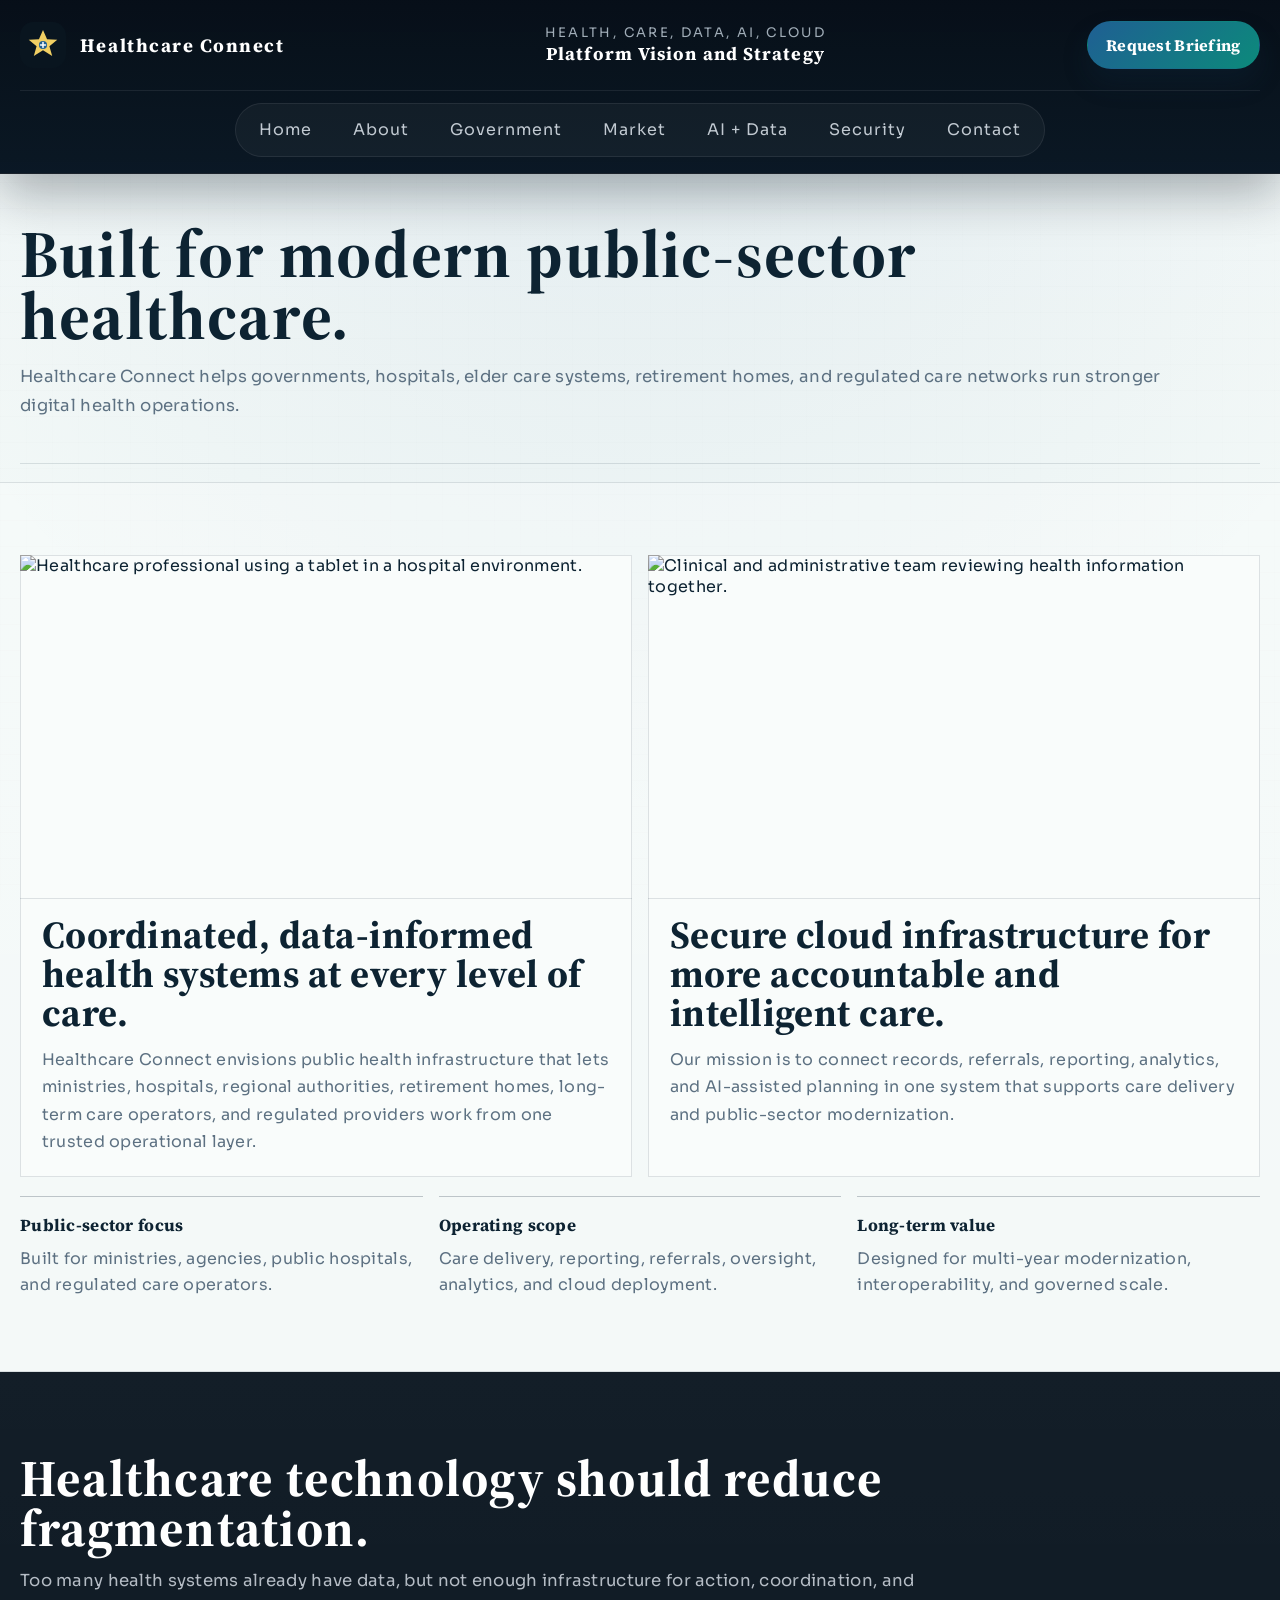
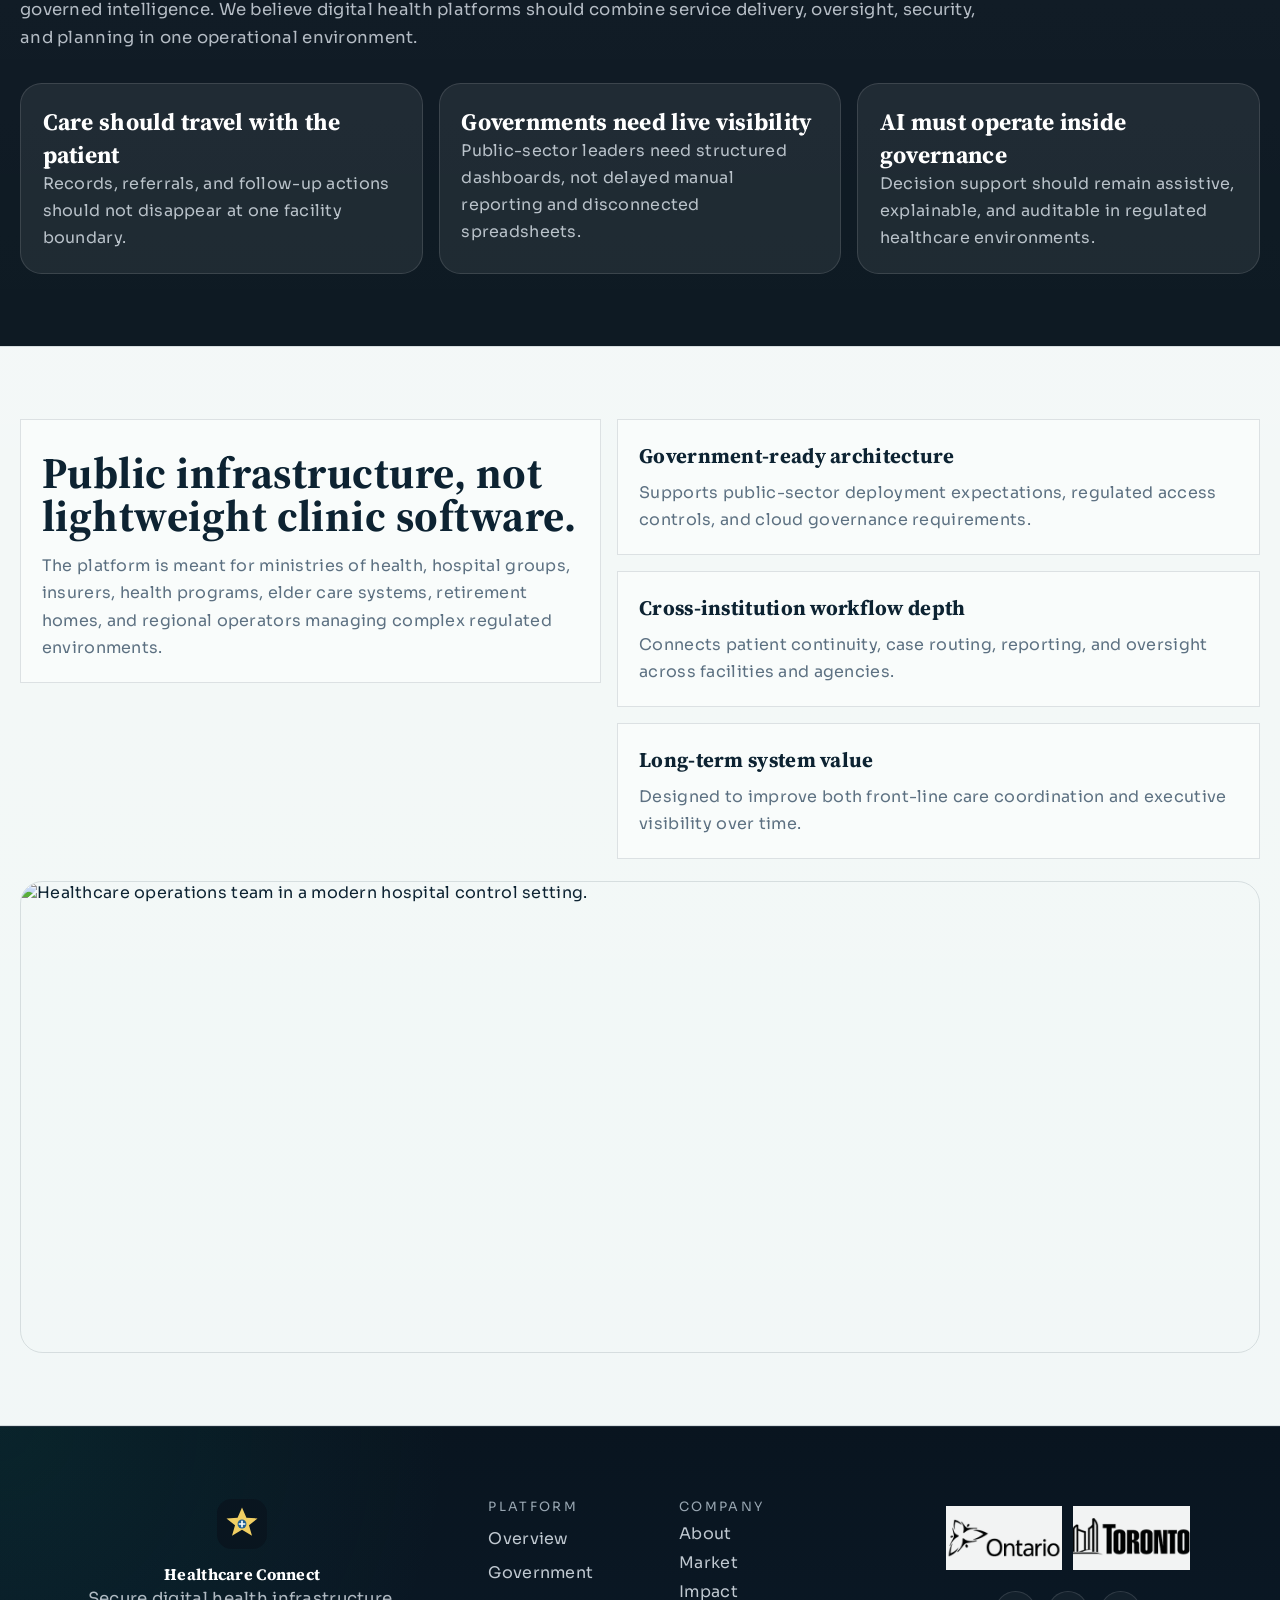
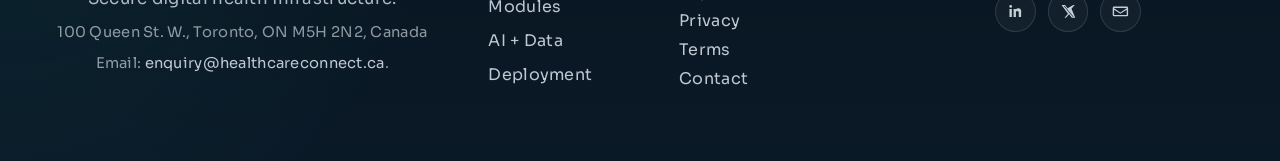
==== commit 3999339a: "Refine Healthcare Connect website and assets" ====
--- a/about.html
+++ b/about.html
@@ -44,7 +44,6 @@
     <section class="page-hero">
       <div class="shell page-hero-shell">
         <div class="section-head">
-          <span class="section-tag">About</span>
           <h1>Built for modern public-sector healthcare.</h1>
           <p>Healthcare Connect helps governments, hospitals, elder care systems, retirement homes, and regulated care networks run stronger digital health operations.</p>
         </div>
@@ -55,13 +54,11 @@
       <div class="shell about-grid">
         <article class="about-card">
           <img class="card-image" src="https://images.unsplash.com/photo-1579684385127-1ef15d508118?auto=format&fit=crop&w=1400&q=80" alt="Healthcare professional using a tablet in a hospital environment.">
-          <span class="section-tag">Vision</span>
           <h2>Coordinated, data-informed health systems at every level of care.</h2>
           <p>Healthcare Connect envisions public health infrastructure that lets ministries, hospitals, regional authorities, retirement homes, long-term care operators, and regulated providers work from one trusted operational layer.</p>
         </article>
         <article class="about-card">
           <img class="card-image" src="https://images.unsplash.com/photo-1576091160399-112ba8d25d1d?auto=format&fit=crop&w=1400&q=80" alt="Clinical and administrative team reviewing health information together.">
-          <span class="section-tag">Mission</span>
           <h2>Secure cloud infrastructure for more accountable and intelligent care.</h2>
           <p>Our mission is to connect records, referrals, reporting, analytics, and AI-assisted planning in one system that supports care delivery and public-sector modernization.</p>
         </article>
@@ -85,7 +82,6 @@
     <section class="section-dark">
       <div class="shell">
         <div class="section-head section-head-light">
-          <span class="section-tag">What We Believe</span>
           <h2>Healthcare technology should reduce fragmentation.</h2>
           <p>Too many health systems already have data, but not enough infrastructure for action, coordination, and governed intelligence. We believe digital health platforms should combine service delivery, oversight, security, and planning in one operational environment.</p>
         </div>
@@ -109,7 +105,6 @@
     <section class="section-sheet">
       <div class="shell narrative-shell">
         <div class="narrative-copy">
-          <span class="section-tag">Strategic Direction</span>
           <h2>Public infrastructure, not lightweight clinic software.</h2>
           <p>The platform is meant for ministries of health, hospital groups, insurers, health programs, elder care systems, retirement homes, and regional operators managing complex regulated environments.</p>
         </div>
--- a/style.css
+++ b/style.css
@@ -1080,14 +1080,14 @@
   display: flex;
   justify-content: center;
   align-items: center;
-  gap: 0.45rem;
+  gap: 0.7rem;
   margin-top: 0.4rem;
   align-items: center;
 }
 
 .footer-logo-strip img {
   width: auto;
-  max-height: 2.6rem;
+  max-height: 4rem;
   object-fit: contain;
   opacity: 0.95;
 }
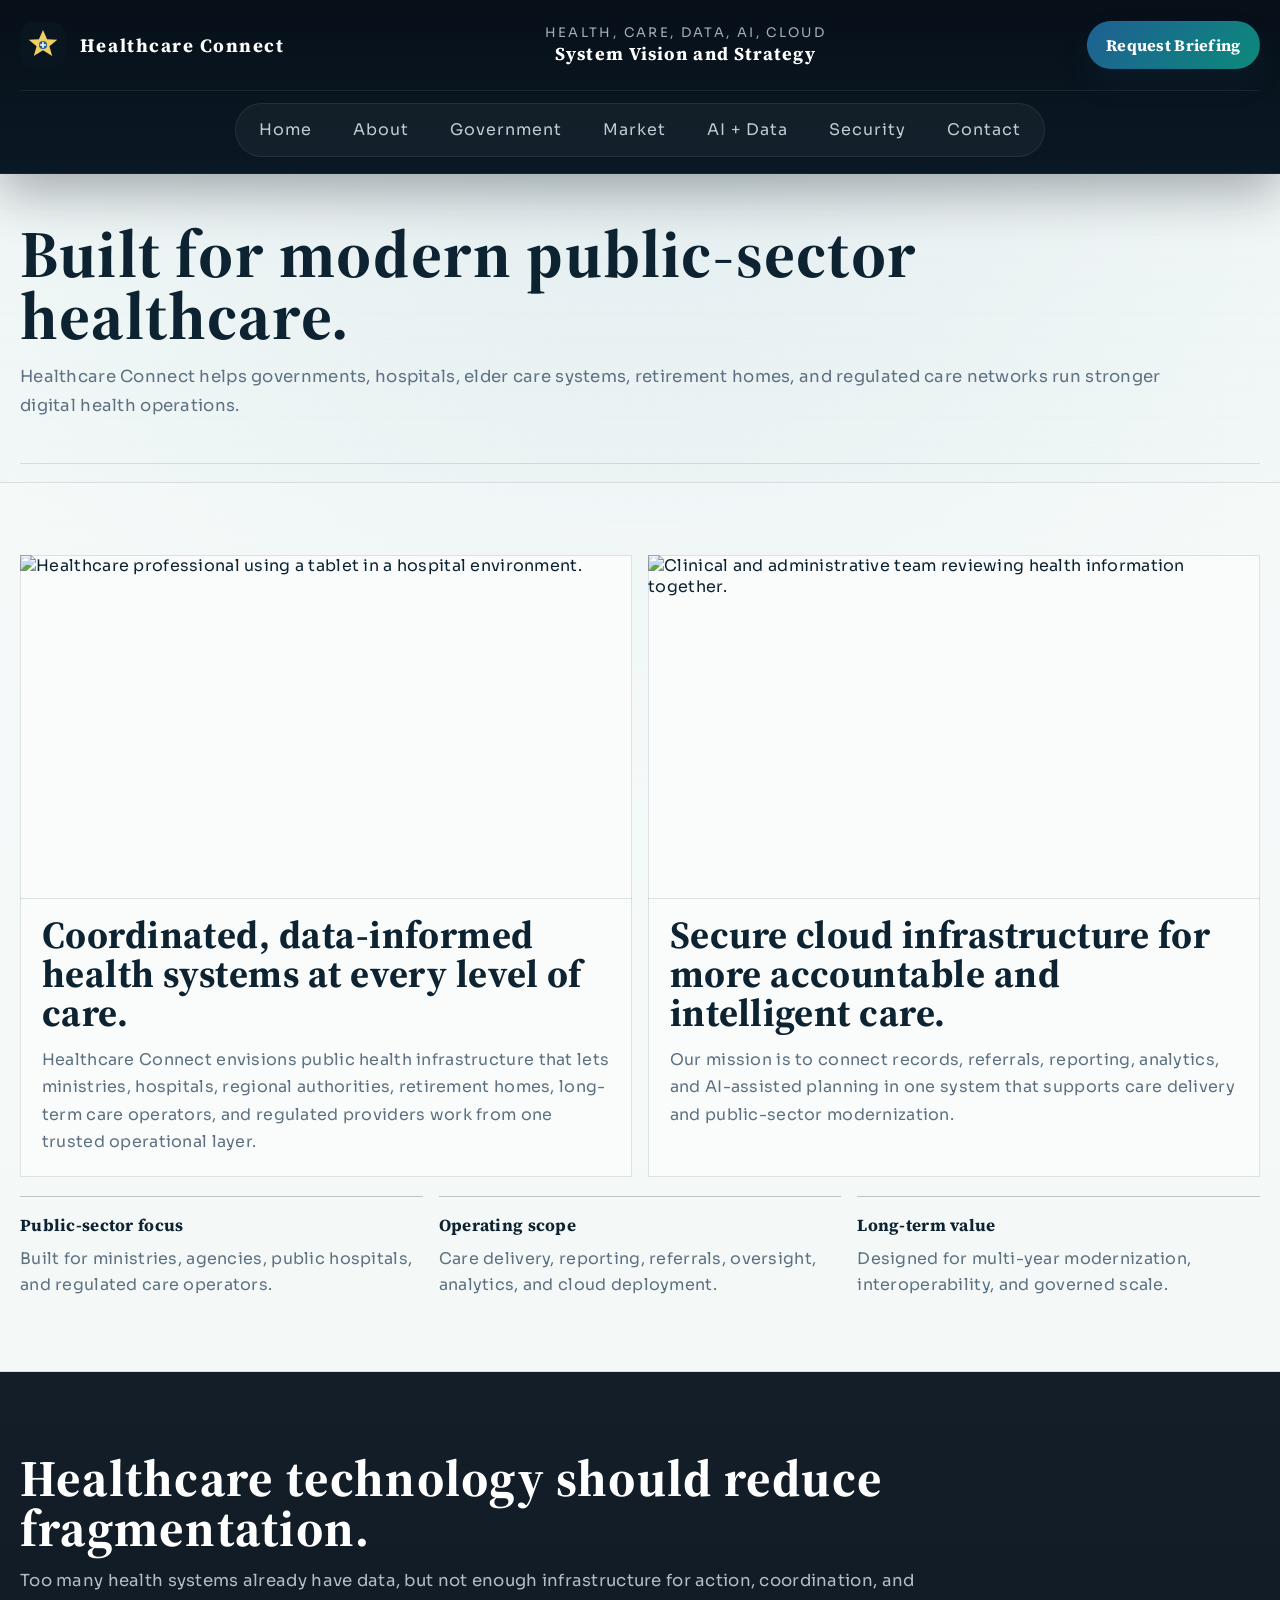
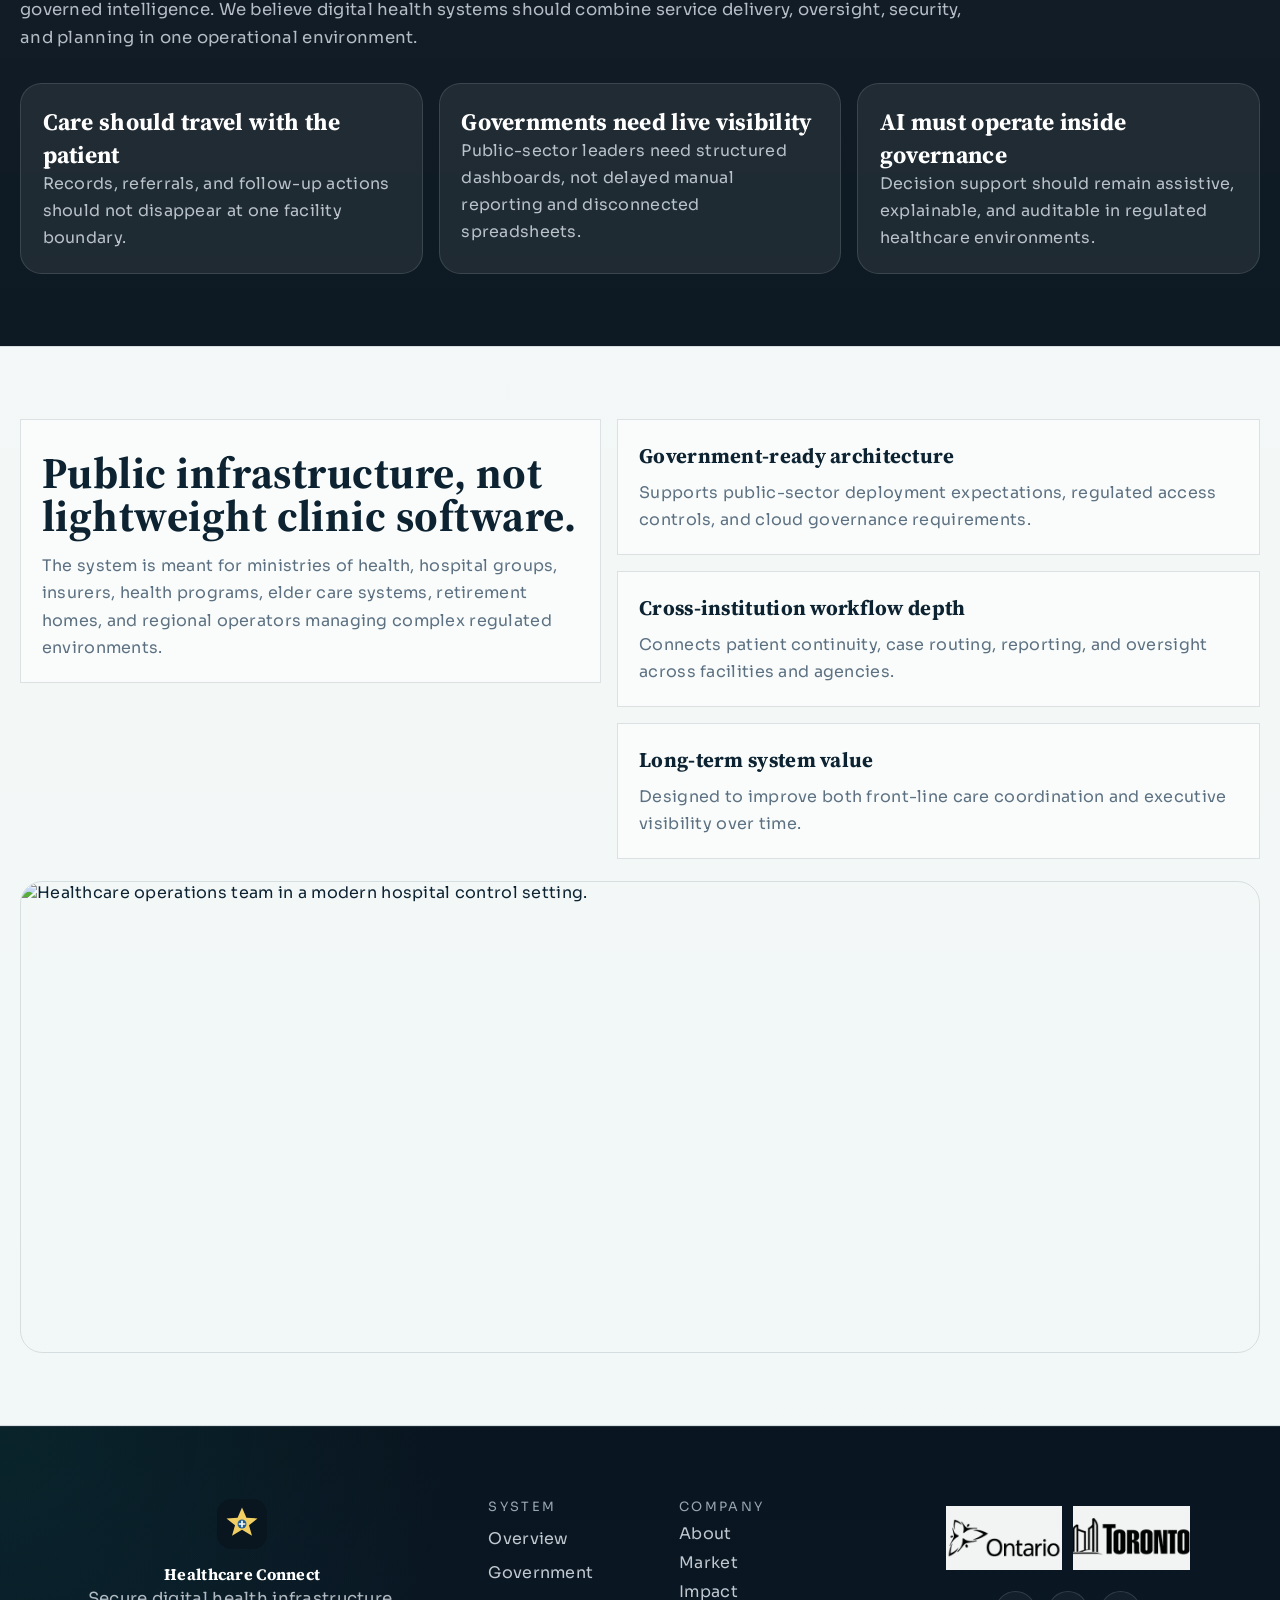
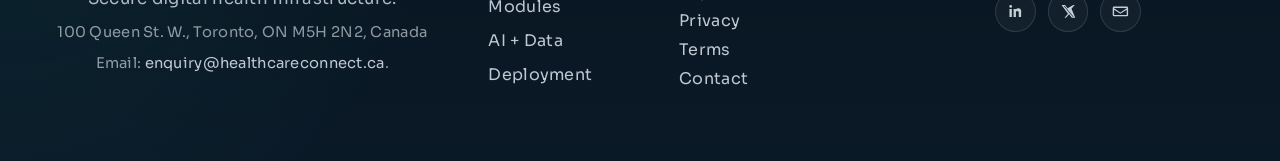
==== commit ece1afe7: "Rename platform references to system" ====
--- a/about.html
+++ b/about.html
@@ -3,7 +3,7 @@
 <head>
   <meta charset="UTF-8">
   <meta name="viewport" content="width=device-width, initial-scale=1.0">
-  <meta name="description" content="About Healthcare Connect: vision, mission, platform direction, and public-sector health system strategy.">
+  <meta name="description" content="About Healthcare Connect: vision, mission, system direction, and public-sector health system strategy.">
   <title>Healthcare Connect | About</title>
   <link rel="preconnect" href="https://fonts.googleapis.com">
   <link rel="preconnect" href="https://fonts.gstatic.com" crossorigin>
@@ -23,13 +23,13 @@
       </a>
       <div class="header-center">
         <span class="header-kicker">Health, Care, Data, AI, Cloud</span>
-        <strong class="header-edition">Platform Vision and Strategy</strong>
+        <strong class="header-edition">System Vision and Strategy</strong>
       </div>
       <a class="button button-solid" href="./contact.html">Request Briefing</a>
     </div>
     <div class="shell nav-shell">
       <nav class="main-nav" aria-label="Primary navigation">
-        <a href="./index.html#platform">Home</a>
+        <a href="./index.html#system">Home</a>
         <a href="./about.html">About</a>
         <a href="./index.html#government">Government</a>
         <a href="./index.html#opportunity">Market</a>
@@ -83,7 +83,7 @@
       <div class="shell">
         <div class="section-head section-head-light">
           <h2>Healthcare technology should reduce fragmentation.</h2>
-          <p>Too many health systems already have data, but not enough infrastructure for action, coordination, and governed intelligence. We believe digital health platforms should combine service delivery, oversight, security, and planning in one operational environment.</p>
+          <p>Too many health systems already have data, but not enough infrastructure for action, coordination, and governed intelligence. We believe digital health systems should combine service delivery, oversight, security, and planning in one operational environment.</p>
         </div>
         <div class="belief-grid">
           <article class="government-card">
@@ -106,7 +106,7 @@
       <div class="shell narrative-shell">
         <div class="narrative-copy">
           <h2>Public infrastructure, not lightweight clinic software.</h2>
-          <p>The platform is meant for ministries of health, hospital groups, insurers, health programs, elder care systems, retirement homes, and regional operators managing complex regulated environments.</p>
+          <p>The system is meant for ministries of health, hospital groups, insurers, health programs, elder care systems, retirement homes, and regional operators managing complex regulated environments.</p>
         </div>
         <div class="narrative-list">
           <article>
@@ -142,8 +142,8 @@
       </div>
       <div class="footer-links">
         <div class="footer-link-group">
-          <span>Platform</span>
-          <a href="./index.html#platform">Overview</a>
+          <span>System</span>
+          <a href="./index.html#system">Overview</a>
           <a href="./index.html#government">Government</a>
           <a href="./index.html#modules">Modules</a>
           <a href="./index.html#intelligence">AI + Data</a>
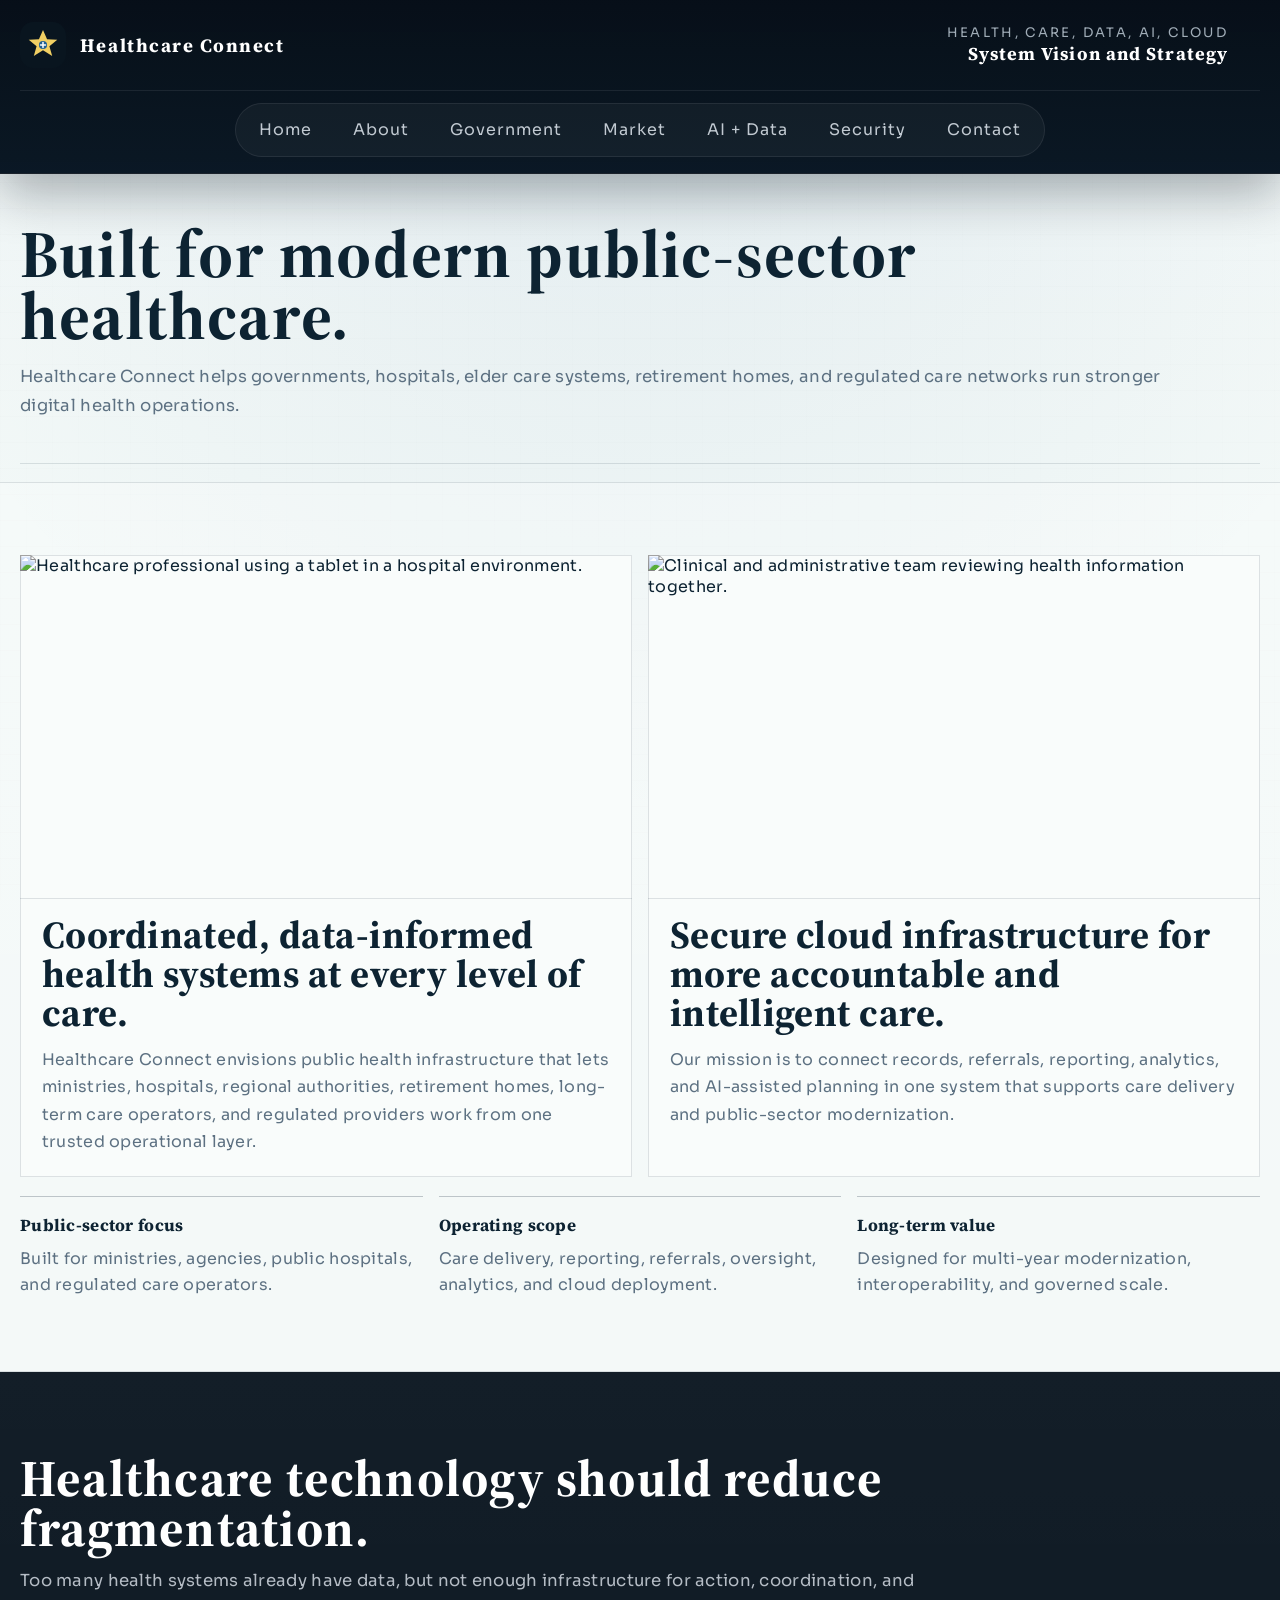
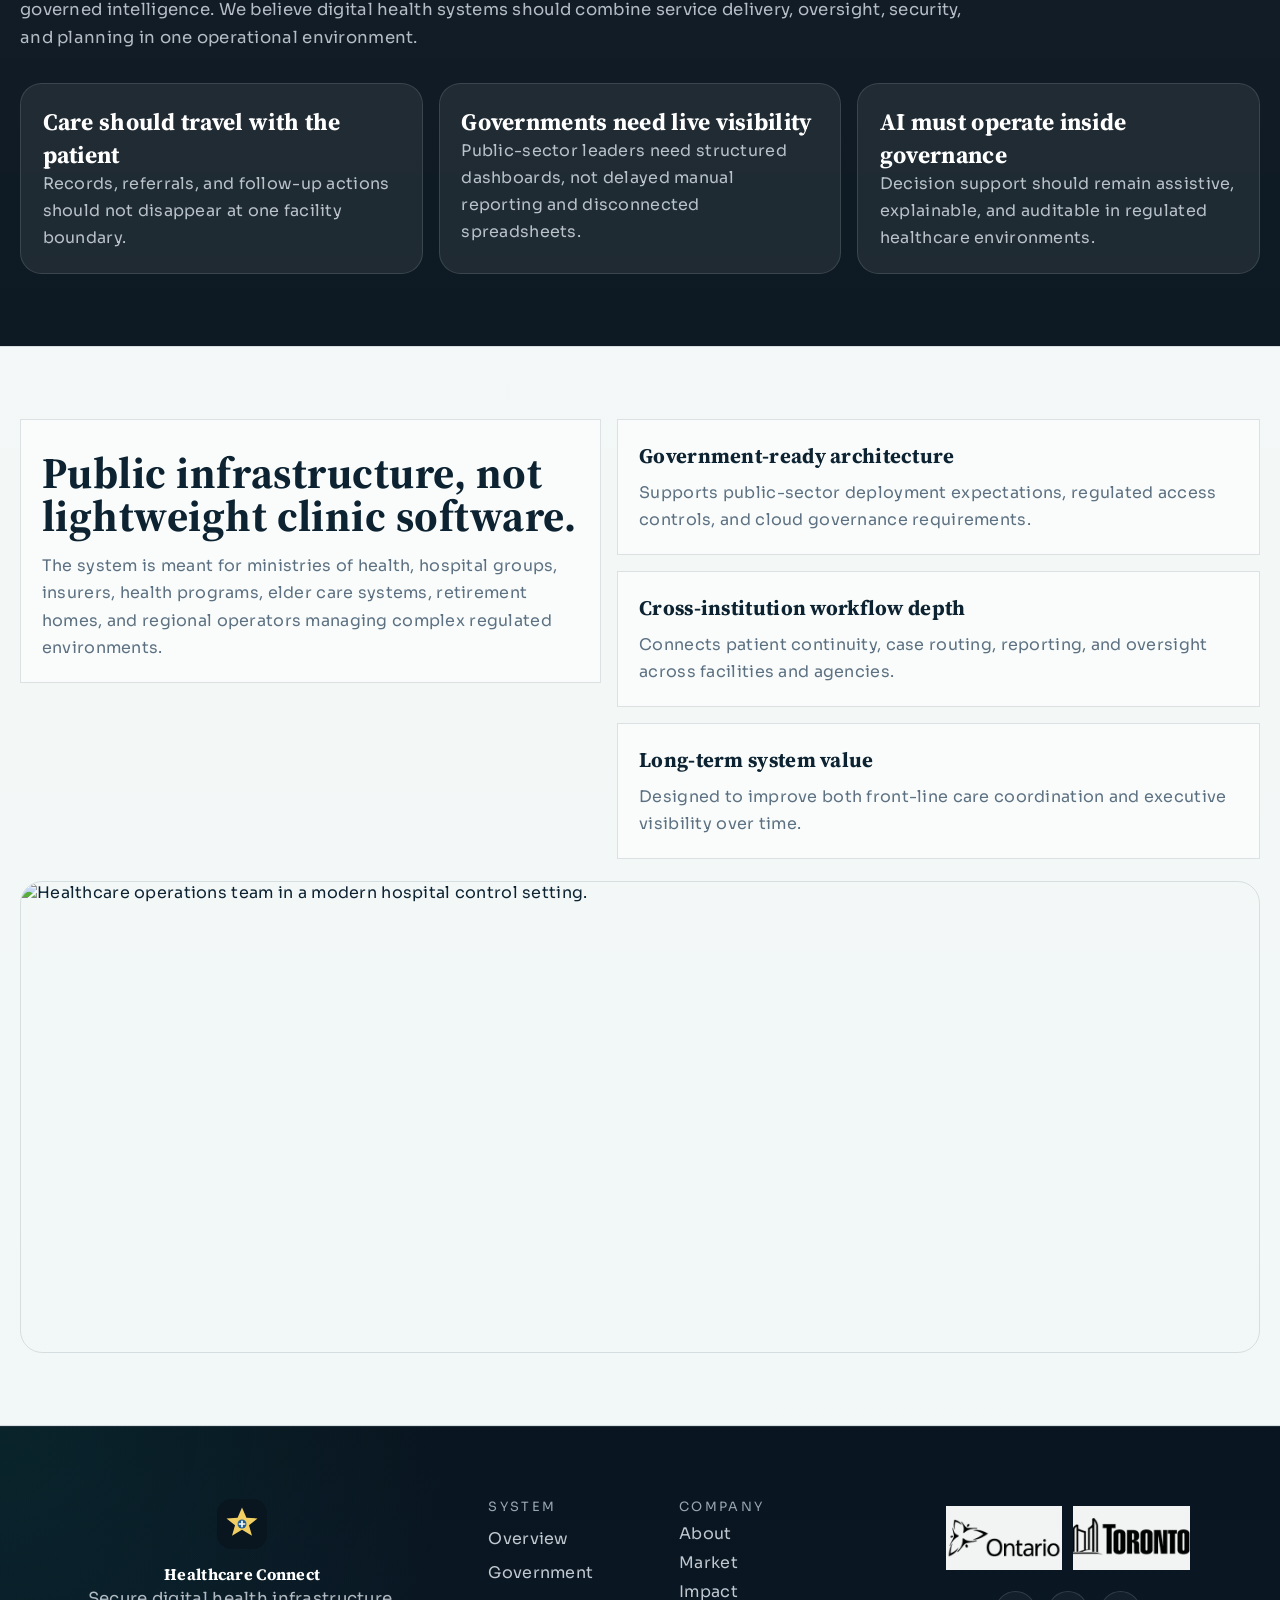
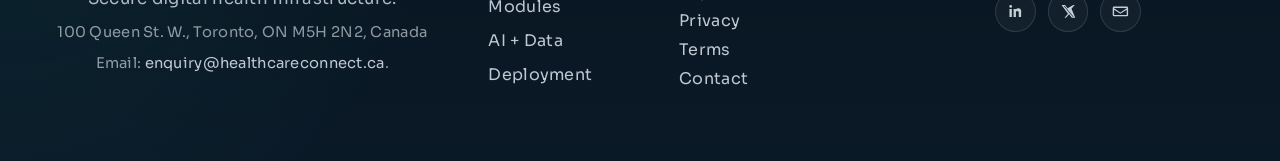
==== commit 83305190: "Add collapsible mobile navigation" ====
--- a/about.html
+++ b/about.html
@@ -25,10 +25,12 @@
         <span class="header-kicker">Health, Care, Data, AI, Cloud</span>
         <strong class="header-edition">System Vision and Strategy</strong>
       </div>
-      <a class="button button-solid" href="./contact.html">Request Briefing</a>
     </div>
     <div class="shell nav-shell">
-      <nav class="main-nav" aria-label="Primary navigation">
+      <button class="nav-toggle" type="button" aria-expanded="false" aria-controls="primary-nav">
+        <span>Menu</span>
+      </button>
+      <nav class="main-nav" id="primary-nav" aria-label="Primary navigation">
         <a href="./index.html#system">Home</a>
         <a href="./about.html">About</a>
         <a href="./index.html#government">Government</a>
--- a/style.css
+++ b/style.css
@@ -149,8 +149,8 @@
 }
 
 .header-center {
-  text-align: center;
-  justify-self: center;
+  text-align: right;
+  justify-self: end;
   padding: 0 1rem;
 }
 
@@ -167,6 +167,20 @@
 .nav-shell {
   border-top: 1px solid rgba(255, 255, 255, 0.08);
   padding: 0.75rem 0 1rem;
+}
+
+.nav-toggle {
+  display: none;
+  align-items: center;
+  justify-content: center;
+  min-height: 2.7rem;
+  padding: 0 1rem;
+  border: 1px solid rgba(255, 255, 255, 0.14);
+  border-radius: 999px;
+  background: rgba(255, 255, 255, 0.06);
+  color: var(--white);
+  letter-spacing: 0.08em;
+  text-transform: uppercase;
 }
 
 .main-nav {
@@ -1160,7 +1174,6 @@
 
 @media (max-width: 860px) {
   .header-band,
-  .nav-shell,
   .main-nav,
   .hero-actions,
   .hero-points,
@@ -1192,9 +1205,26 @@
     padding: 0;
   }
 
+  .nav-shell {
+    display: grid;
+    gap: 0.75rem;
+    padding: 0.75rem 0 1rem;
+  }
+
+  .nav-toggle {
+    display: inline-flex;
+    justify-self: start;
+  }
+
   .main-nav {
+    display: none;
     width: 100%;
     border-radius: 1.15rem;
+    margin: 0;
+  }
+
+  .main-nav.is-open {
+    display: grid;
   }
 
   .closing-inline-form {
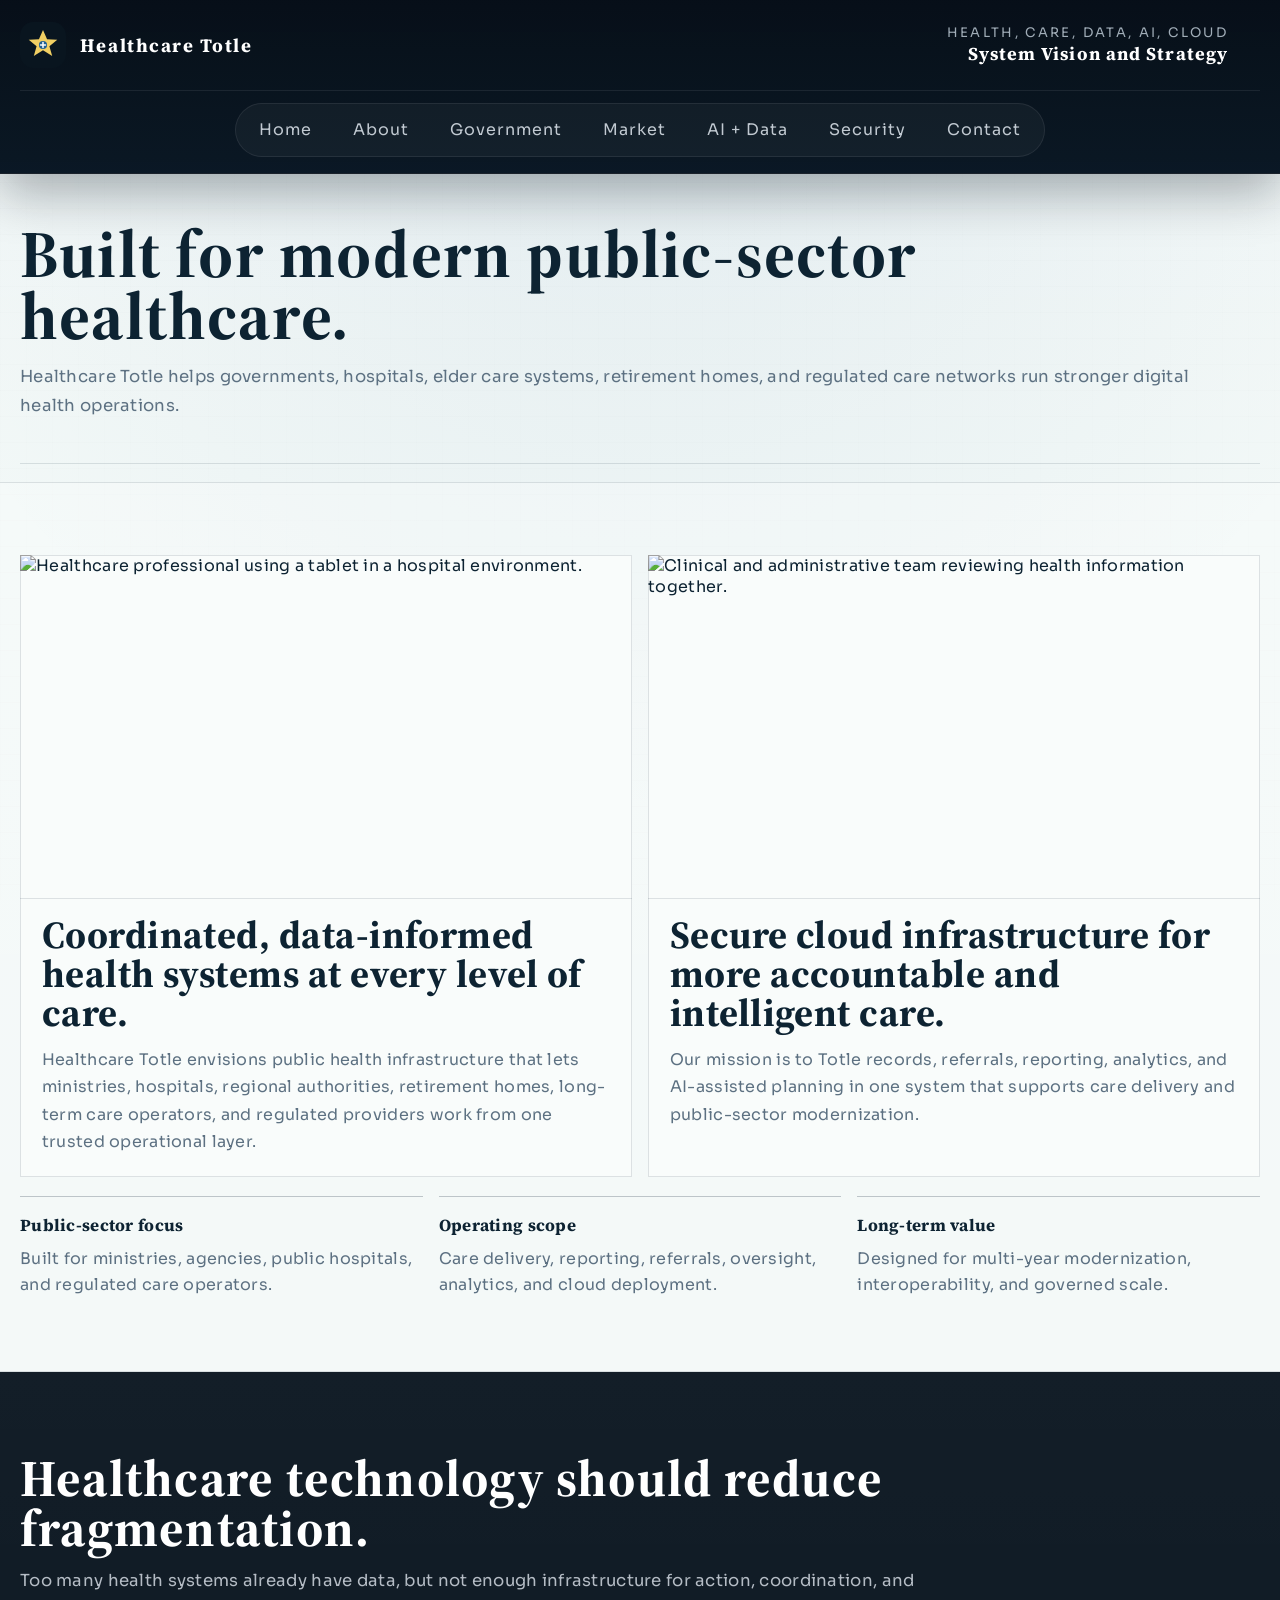
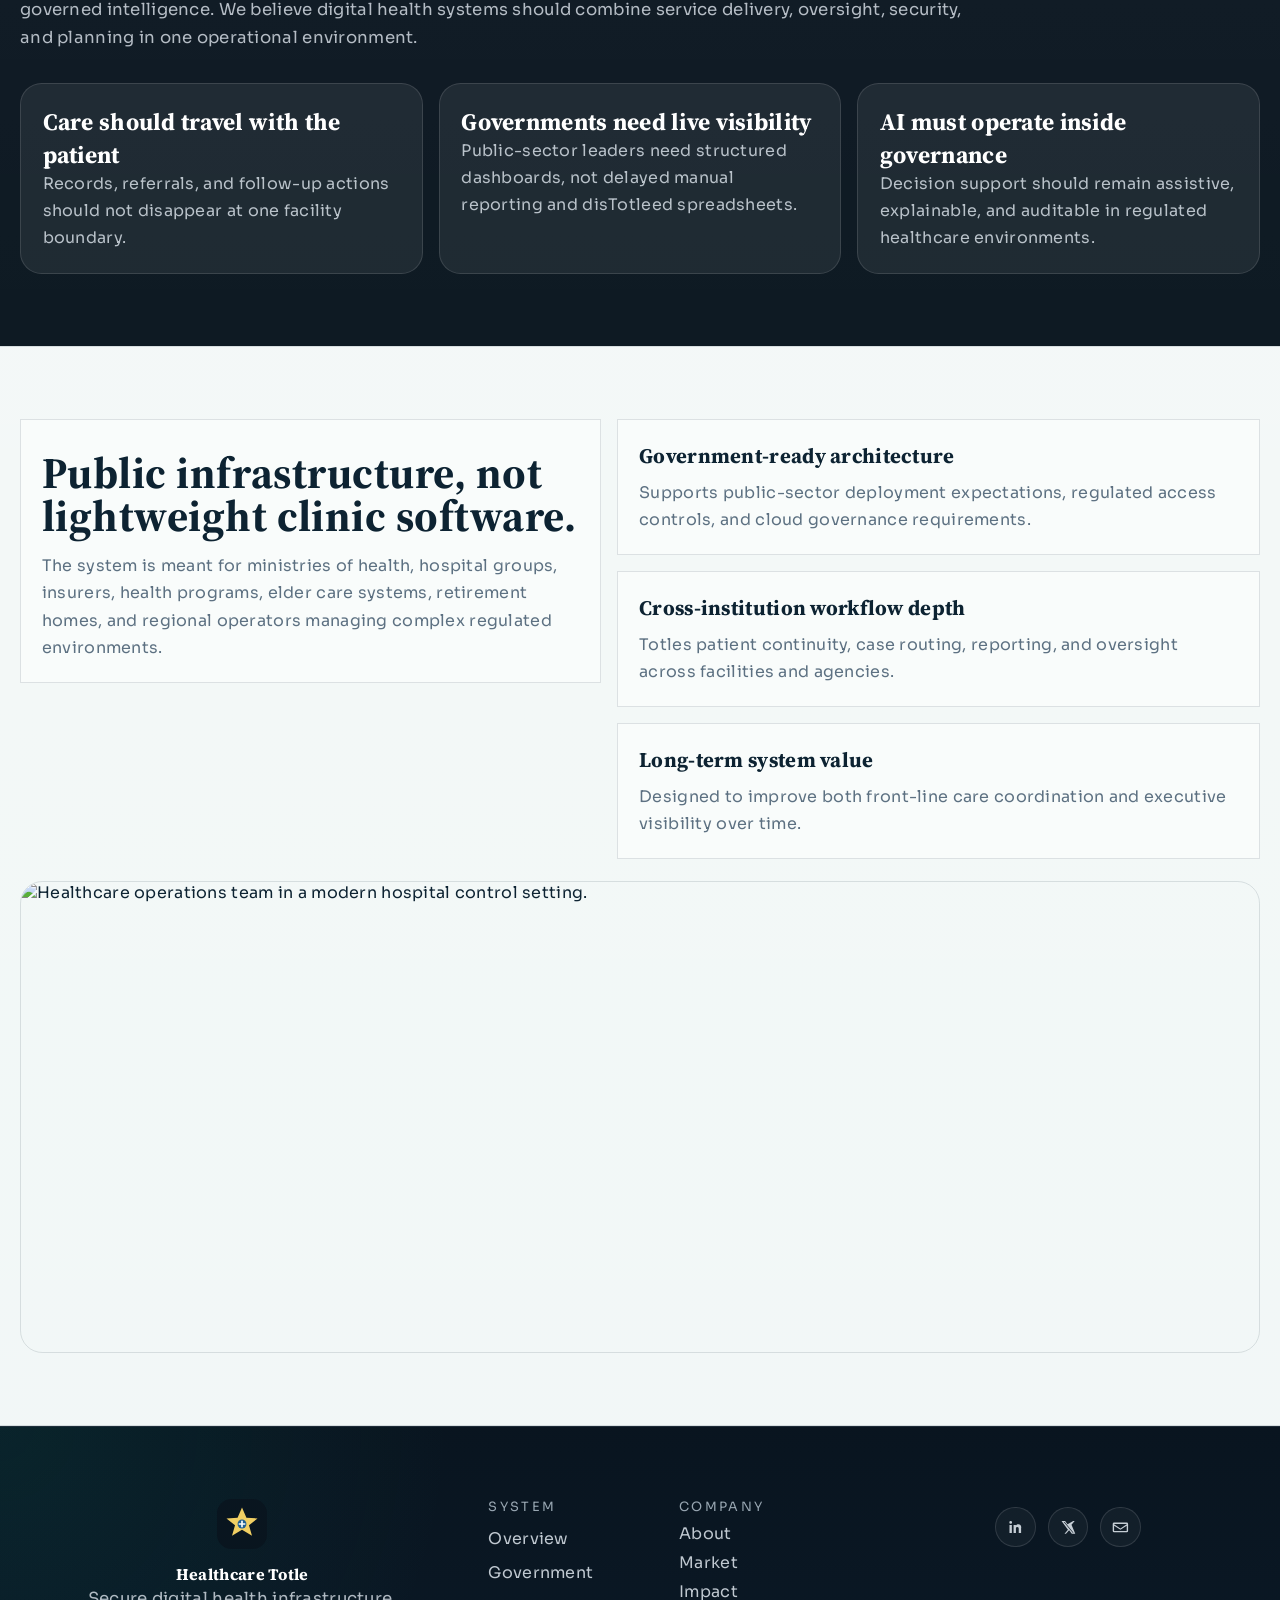
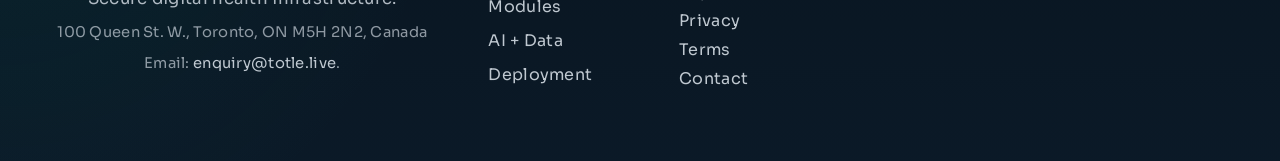
==== commit e93b0109: "Update Healthcare Connect to Healthcare Totle" ====
--- a/about.html
+++ b/about.html
@@ -3,10 +3,10 @@
 <head>
   <meta charset="UTF-8">
   <meta name="viewport" content="width=device-width, initial-scale=1.0">
-  <meta name="description" content="About Healthcare Connect: vision, mission, system direction, and public-sector health system strategy.">
-  <title>Healthcare Connect | About</title>
-  <link rel="preconnect" href="https://fonts.googleapis.com">
-  <link rel="preconnect" href="https://fonts.gstatic.com" crossorigin>
+  <meta name="description" content="About Healthcare Totle: vision, mission, system direction, and public-sector health system strategy.">
+  <title>Healthcare Totle | About</title>
+  <link rel="preTotle" href="https://fonts.googleapis.com">
+  <link rel="preTotle" href="https://fonts.gstatic.com" crossorigin>
   <link href="https://fonts.googleapis.com/css2?family=Sora:wght@400;500;600;700&family=Source+Serif+4:wght@600;700&display=swap" rel="stylesheet">
   <link rel="icon" href="logo-mark.svg" type="image/svg+xml">
   <link rel="stylesheet" href="style.css">
@@ -15,10 +15,10 @@
   <div class="site-noise"></div>
   <header class="site-header">
     <div class="shell header-band">
-      <a class="brand-link" href="./index.html" aria-label="Healthcare Connect home">
-        <img class="brand-mark" src="logo-mark.svg" alt="Healthcare Connect logo">
+      <a class="brand-link" href="./index.html" aria-label="Healthcare Totle home">
+        <img class="brand-mark" src="logo-mark.svg" alt="Healthcare Totle logo">
         <div class="brand-copy">
-          <span class="brand-name">Healthcare Connect</span>
+          <span class="brand-name">Healthcare Totle</span>
         </div>
       </a>
       <div class="header-center">
@@ -47,7 +47,7 @@
       <div class="shell page-hero-shell">
         <div class="section-head">
           <h1>Built for modern public-sector healthcare.</h1>
-          <p>Healthcare Connect helps governments, hospitals, elder care systems, retirement homes, and regulated care networks run stronger digital health operations.</p>
+          <p>Healthcare Totle helps governments, hospitals, elder care systems, retirement homes, and regulated care networks run stronger digital health operations.</p>
         </div>
       </div>
     </section>
@@ -57,12 +57,12 @@
         <article class="about-card">
           <img class="card-image" src="https://images.unsplash.com/photo-1579684385127-1ef15d508118?auto=format&fit=crop&w=1400&q=80" alt="Healthcare professional using a tablet in a hospital environment.">
           <h2>Coordinated, data-informed health systems at every level of care.</h2>
-          <p>Healthcare Connect envisions public health infrastructure that lets ministries, hospitals, regional authorities, retirement homes, long-term care operators, and regulated providers work from one trusted operational layer.</p>
+          <p>Healthcare Totle envisions public health infrastructure that lets ministries, hospitals, regional authorities, retirement homes, long-term care operators, and regulated providers work from one trusted operational layer.</p>
         </article>
         <article class="about-card">
           <img class="card-image" src="https://images.unsplash.com/photo-1576091160399-112ba8d25d1d?auto=format&fit=crop&w=1400&q=80" alt="Clinical and administrative team reviewing health information together.">
           <h2>Secure cloud infrastructure for more accountable and intelligent care.</h2>
-          <p>Our mission is to connect records, referrals, reporting, analytics, and AI-assisted planning in one system that supports care delivery and public-sector modernization.</p>
+          <p>Our mission is to Totle records, referrals, reporting, analytics, and AI-assisted planning in one system that supports care delivery and public-sector modernization.</p>
         </article>
       </div>
       <div class="shell about-mini-grid">
@@ -94,7 +94,7 @@
           </article>
           <article class="government-card">
             <strong>Governments need live visibility</strong>
-            <p>Public-sector leaders need structured dashboards, not delayed manual reporting and disconnected spreadsheets.</p>
+            <p>Public-sector leaders need structured dashboards, not delayed manual reporting and disTotleed spreadsheets.</p>
           </article>
           <article class="government-card">
             <strong>AI must operate inside governance</strong>
@@ -117,7 +117,7 @@
           </article>
           <article>
             <strong>Cross-institution workflow depth</strong>
-            <p>Connects patient continuity, case routing, reporting, and oversight across facilities and agencies.</p>
+            <p>Totles patient continuity, case routing, reporting, and oversight across facilities and agencies.</p>
           </article>
           <article>
             <strong>Long-term system value</strong>
@@ -134,12 +134,12 @@
   <footer class="site-footer">
     <div class="shell footer-shell">
       <div class="footer-brand">
-        <img class="brand-mark" src="logo-mark.svg" alt="Healthcare Connect logo">
+        <img class="brand-mark" src="logo-mark.svg" alt="Healthcare Totle logo">
         <div>
-          <strong>Healthcare Connect</strong>
+          <strong>Healthcare Totle</strong>
           <p>Secure digital health infrastructure.</p>
           <p class="footer-address">100 Queen St. W., Toronto, ON M5H 2N2, Canada</p>
-          <p class="footer-email">Email: <a href="mailto:enquiry@healthcareconnect.ca">enquiry@healthcareconnect.ca</a>.</p>
+          <p class="footer-email">Email: <a href="mailto:enquiry@totle.live">enquiry@totle.live</a>.</p>
         </div>
       </div>
       <div class="footer-links">
@@ -162,10 +162,7 @@
         </div>
       </div>
       <div class="footer-social-block">
-        <div class="footer-logo-strip" aria-label="Partner logos">
-          <img src="./ontlog.png" alt="Ontario logo">
-          <img src="./citor.png" alt="City of Toronto logo">
-        </div>
+        
         <div class="footer-socials" aria-label="Social media links">
           <a href="#" aria-label="LinkedIn">
             <svg viewBox="0 0 24 24" aria-hidden="true"><path fill="currentColor" d="M6.94 8.5H3.56V20h3.38V8.5ZM5.25 3A1.97 1.97 0 1 0 5.3 6.94 1.97 1.97 0 0 0 5.25 3ZM20.44 12.47c0-3.45-1.84-5.05-4.3-5.05-1.98 0-2.87 1.09-3.37 1.86V8.5H9.4V20h3.37v-6.42c0-.34.03-.68.13-.93.27-.68.9-1.38 1.95-1.38 1.38 0 1.93 1.04 1.93 2.57V20h3.37v-7.53Z"/></svg>
@@ -173,7 +170,7 @@
           <a href="#" aria-label="X">
             <svg viewBox="0 0 24 24" aria-hidden="true"><path fill="currentColor" d="M18.9 3H21l-4.58 5.24L21.8 21h-4.94l-3.87-5.06L8.56 21H6.45l4.9-5.61L2.2 3h5.07l3.5 4.63L18.9 3Zm-.73 16.74h1.16L6.64 4.2H5.4l12.77 15.54Z"/></svg>
           </a>
-          <a href="mailto:enquiry@healthcareconnect.ca" aria-label="Email">
+          <a href="mailto:enquiry@totle.live" aria-label="Email">
             <svg viewBox="0 0 24 24" aria-hidden="true"><path fill="currentColor" d="M3 5h18a2 2 0 0 1 2 2v10a2 2 0 0 1-2 2H3a2 2 0 0 1-2-2V7a2 2 0 0 1 2-2Zm0 2v.51l9 5.89 9-5.89V7H3Zm18 10V9.49l-8.45 5.53a1 1 0 0 1-1.1 0L3 9.49V17h18Z"/></svg>
           </a>
         </div>
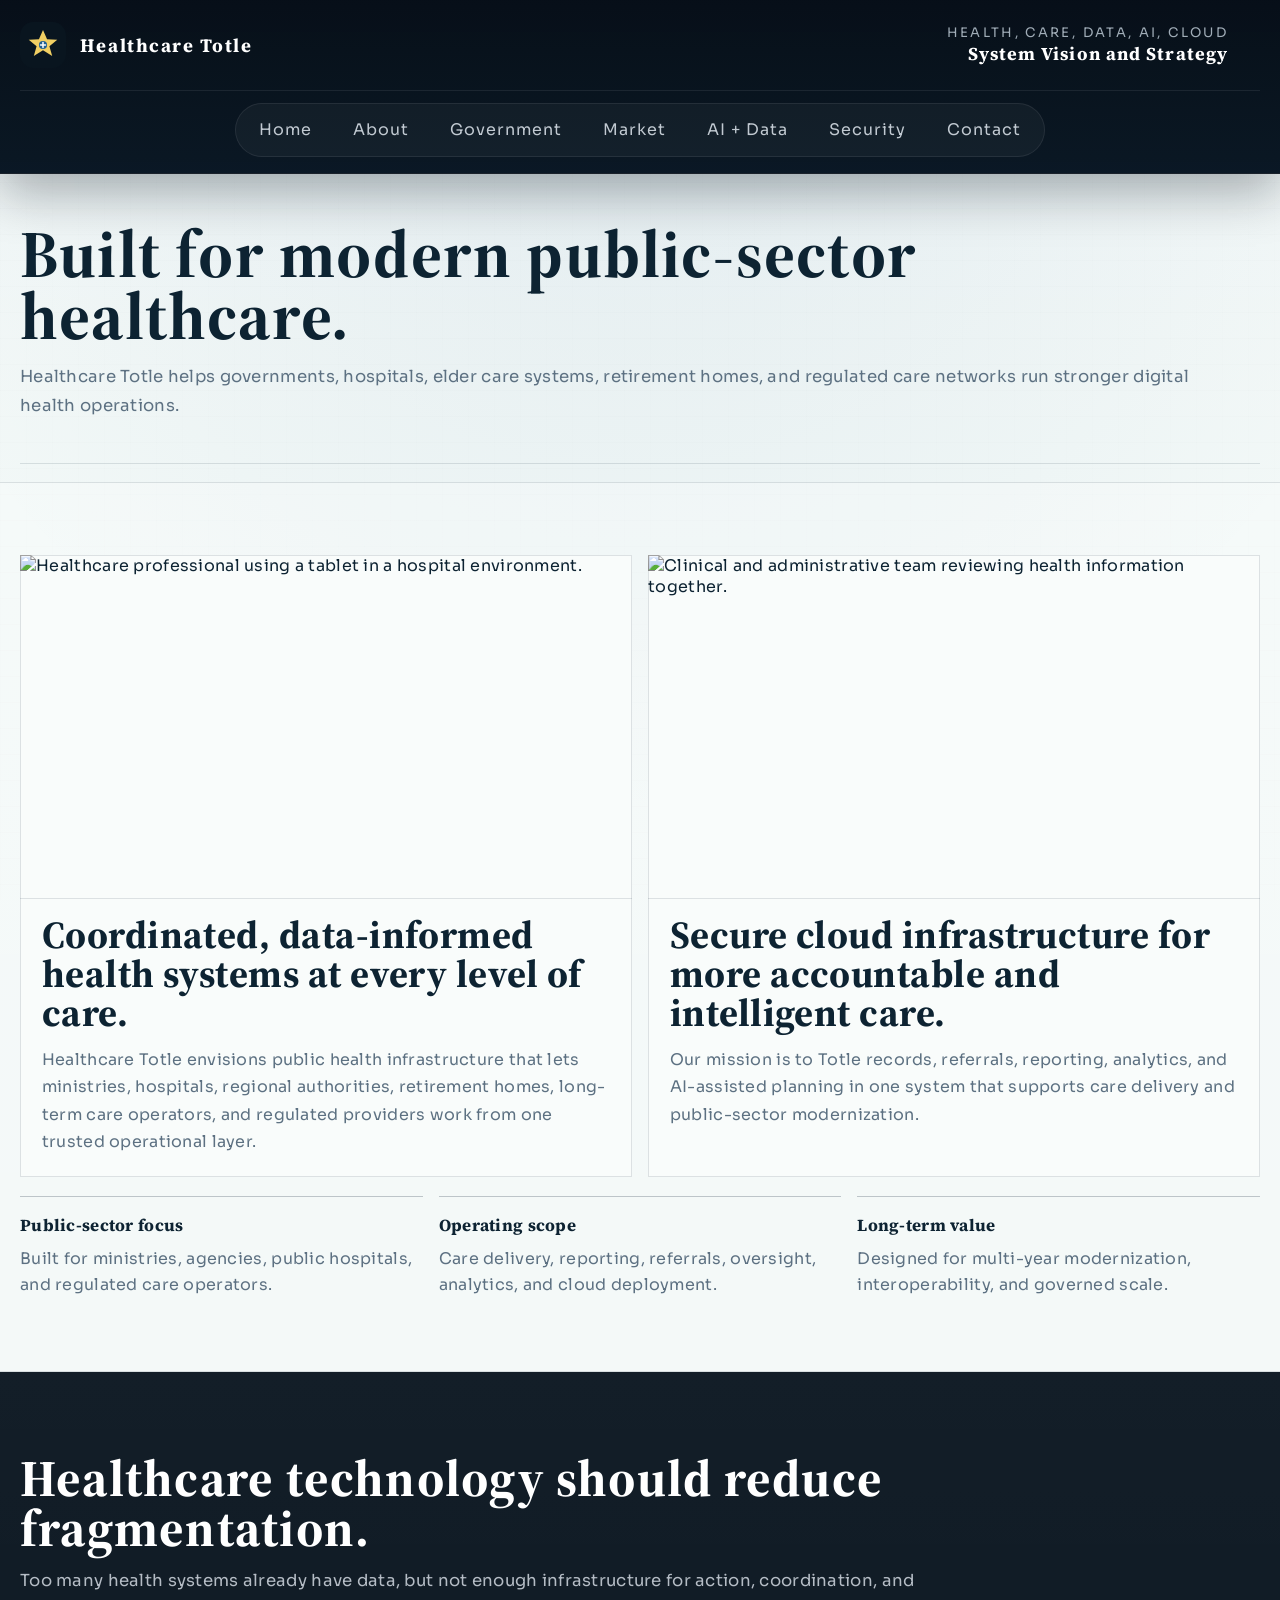
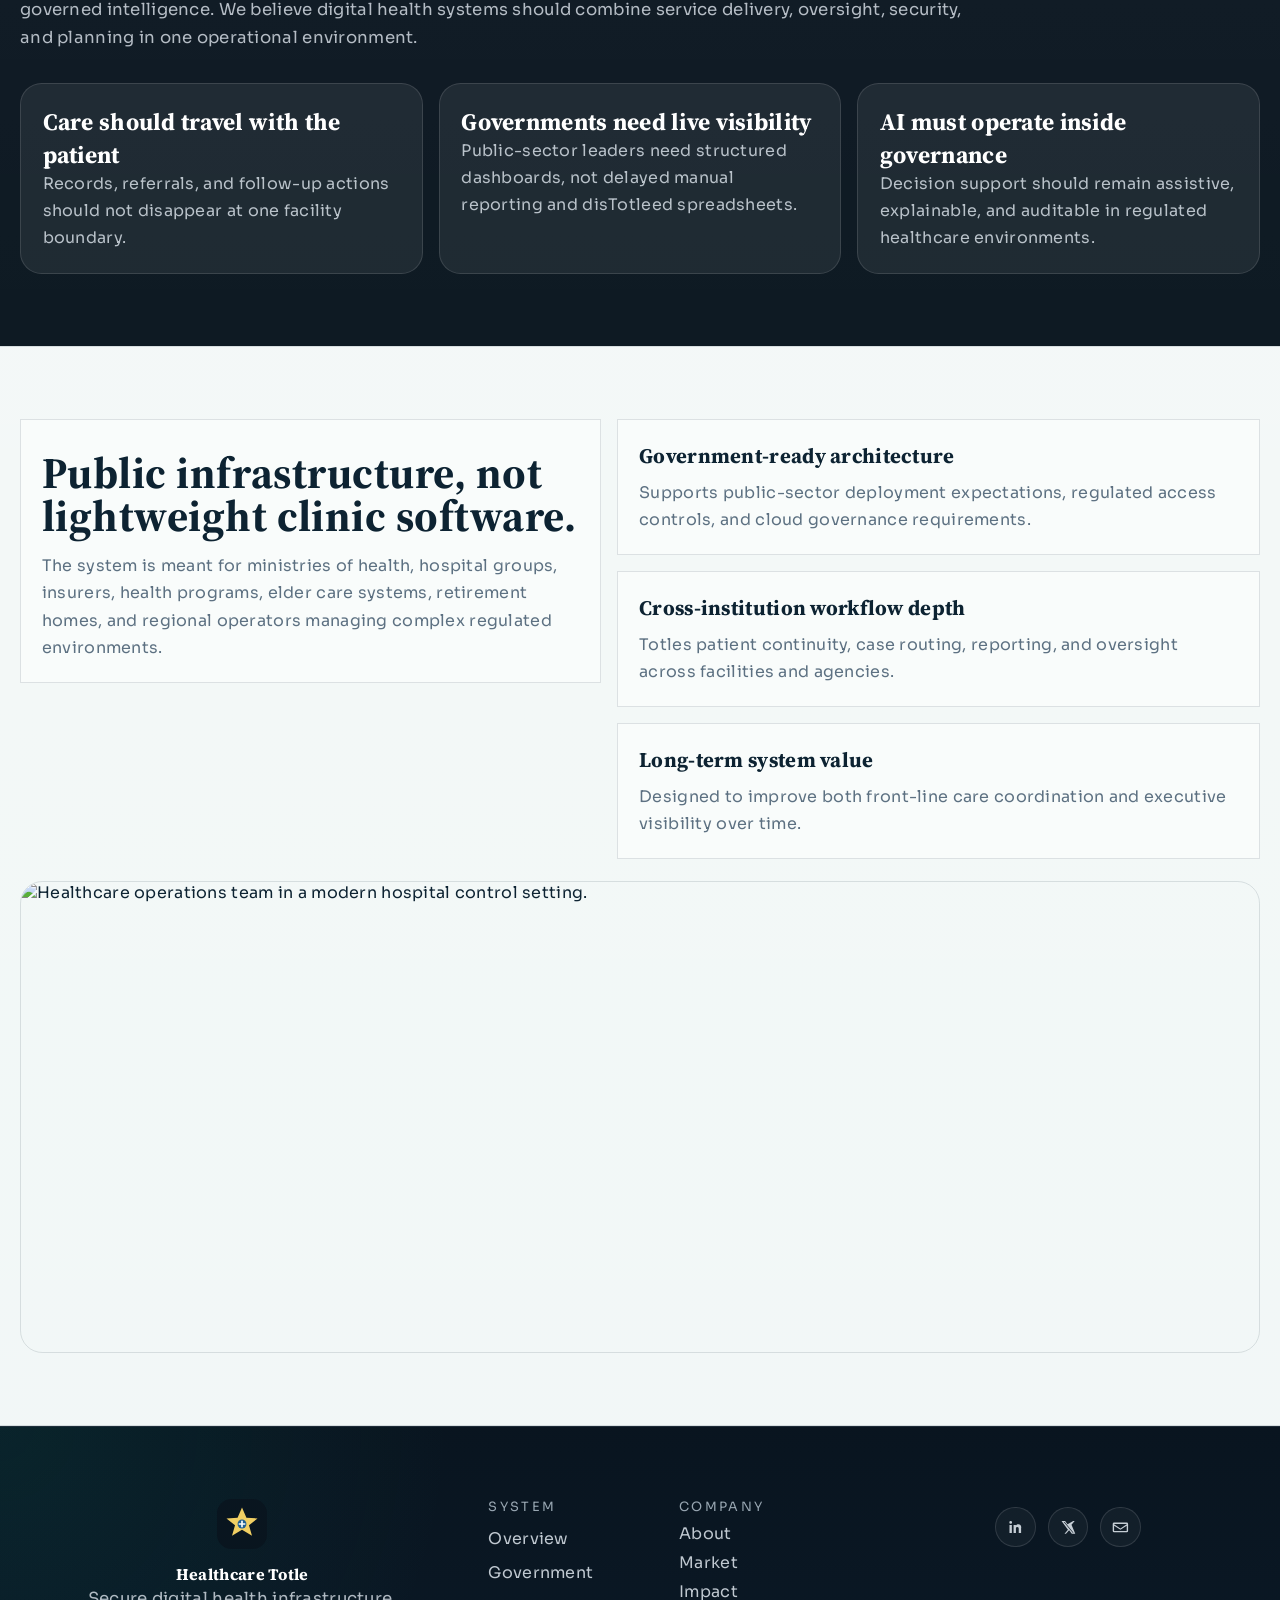
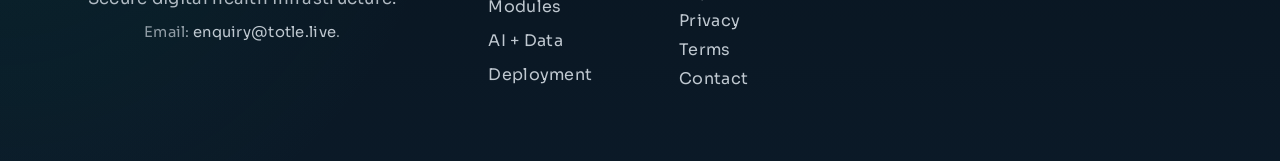
==== commit 9066fb80: "Update about.html" ====
--- a/about.html
+++ b/about.html
@@ -138,7 +138,7 @@
         <div>
           <strong>Healthcare Totle</strong>
           <p>Secure digital health infrastructure.</p>
-          <p class="footer-address">100 Queen St. W., Toronto, ON M5H 2N2, Canada</p>
+          
           <p class="footer-email">Email: <a href="mailto:enquiry@totle.live">enquiry@totle.live</a>.</p>
         </div>
       </div>
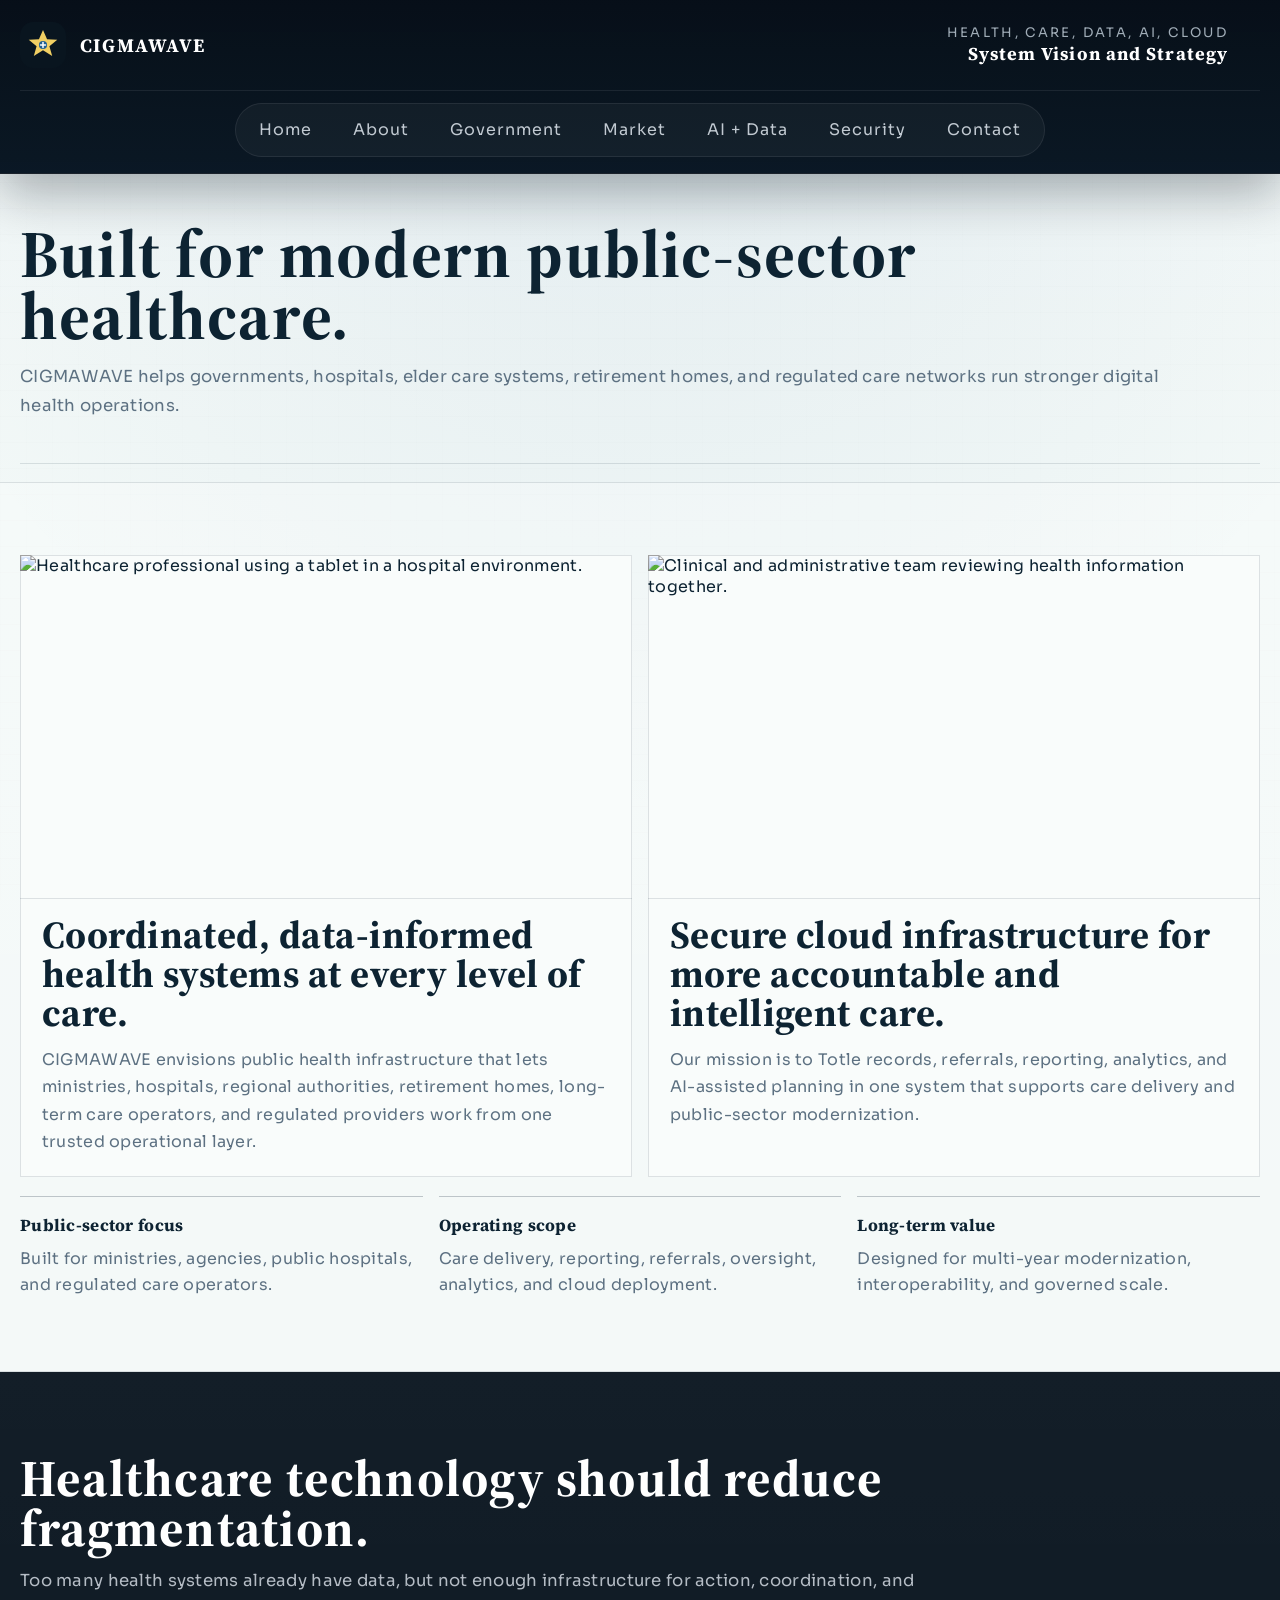
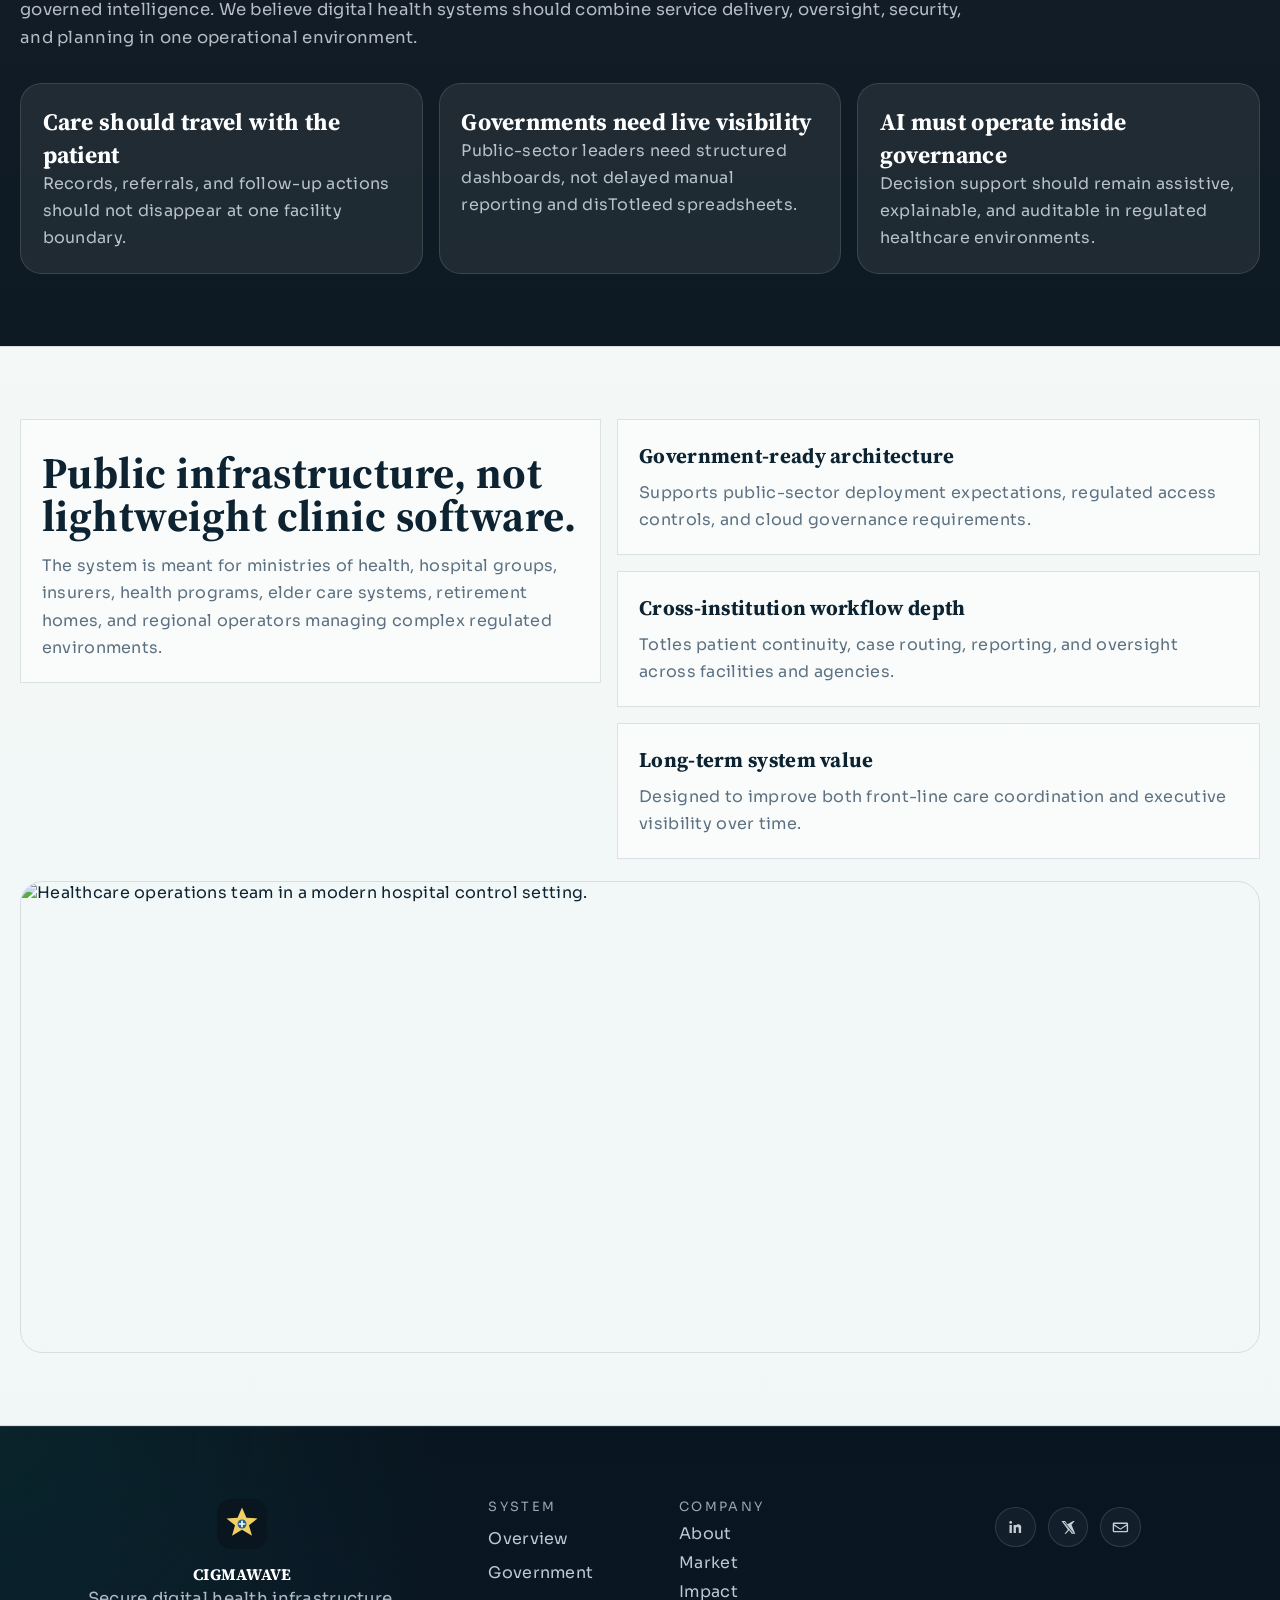
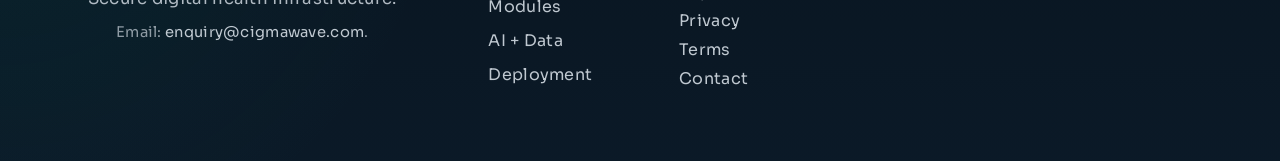
==== commit c3ef300f: "Update about.html" ====
--- a/about.html
+++ b/about.html
@@ -3,8 +3,8 @@
 <head>
   <meta charset="UTF-8">
   <meta name="viewport" content="width=device-width, initial-scale=1.0">
-  <meta name="description" content="About Healthcare Totle: vision, mission, system direction, and public-sector health system strategy.">
-  <title>Healthcare Totle | About</title>
+  <meta name="description" content="About CIGMAWAVE: vision, mission, system direction, and public-sector health system strategy.">
+  <title>CIGMAWAVE | About</title>
   <link rel="preTotle" href="https://fonts.googleapis.com">
   <link rel="preTotle" href="https://fonts.gstatic.com" crossorigin>
   <link href="https://fonts.googleapis.com/css2?family=Sora:wght@400;500;600;700&family=Source+Serif+4:wght@600;700&display=swap" rel="stylesheet">
@@ -15,10 +15,10 @@
   <div class="site-noise"></div>
   <header class="site-header">
     <div class="shell header-band">
-      <a class="brand-link" href="./index.html" aria-label="Healthcare Totle home">
-        <img class="brand-mark" src="logo-mark.svg" alt="Healthcare Totle logo">
+      <a class="brand-link" href="./index.html" aria-label="CIGMAWAVE home">
+        <img class="brand-mark" src="logo-mark.svg" alt="CIGMAWAVE logo">
         <div class="brand-copy">
-          <span class="brand-name">Healthcare Totle</span>
+          <span class="brand-name">CIGMAWAVE</span>
         </div>
       </a>
       <div class="header-center">
@@ -47,7 +47,7 @@
       <div class="shell page-hero-shell">
         <div class="section-head">
           <h1>Built for modern public-sector healthcare.</h1>
-          <p>Healthcare Totle helps governments, hospitals, elder care systems, retirement homes, and regulated care networks run stronger digital health operations.</p>
+          <p>CIGMAWAVE helps governments, hospitals, elder care systems, retirement homes, and regulated care networks run stronger digital health operations.</p>
         </div>
       </div>
     </section>
@@ -57,7 +57,7 @@
         <article class="about-card">
           <img class="card-image" src="https://images.unsplash.com/photo-1579684385127-1ef15d508118?auto=format&fit=crop&w=1400&q=80" alt="Healthcare professional using a tablet in a hospital environment.">
           <h2>Coordinated, data-informed health systems at every level of care.</h2>
-          <p>Healthcare Totle envisions public health infrastructure that lets ministries, hospitals, regional authorities, retirement homes, long-term care operators, and regulated providers work from one trusted operational layer.</p>
+          <p>CIGMAWAVE envisions public health infrastructure that lets ministries, hospitals, regional authorities, retirement homes, long-term care operators, and regulated providers work from one trusted operational layer.</p>
         </article>
         <article class="about-card">
           <img class="card-image" src="https://images.unsplash.com/photo-1576091160399-112ba8d25d1d?auto=format&fit=crop&w=1400&q=80" alt="Clinical and administrative team reviewing health information together.">
@@ -134,12 +134,12 @@
   <footer class="site-footer">
     <div class="shell footer-shell">
       <div class="footer-brand">
-        <img class="brand-mark" src="logo-mark.svg" alt="Healthcare Totle logo">
+        <img class="brand-mark" src="logo-mark.svg" alt="CIGMAWAVE logo">
         <div>
-          <strong>Healthcare Totle</strong>
+          <strong>CIGMAWAVE</strong>
           <p>Secure digital health infrastructure.</p>
           
-          <p class="footer-email">Email: <a href="mailto:enquiry@totle.live">enquiry@totle.live</a>.</p>
+          <p class="footer-email">Email: <a href="mailto:enquiry@cigmawave.com">enquiry@cigmawave.com</a>.</p>
         </div>
       </div>
       <div class="footer-links">
@@ -170,7 +170,7 @@
           <a href="#" aria-label="X">
             <svg viewBox="0 0 24 24" aria-hidden="true"><path fill="currentColor" d="M18.9 3H21l-4.58 5.24L21.8 21h-4.94l-3.87-5.06L8.56 21H6.45l4.9-5.61L2.2 3h5.07l3.5 4.63L18.9 3Zm-.73 16.74h1.16L6.64 4.2H5.4l12.77 15.54Z"/></svg>
           </a>
-          <a href="mailto:enquiry@totle.live" aria-label="Email">
+          <a href="mailto:enquiry@cigmawave.com" aria-label="Email">
             <svg viewBox="0 0 24 24" aria-hidden="true"><path fill="currentColor" d="M3 5h18a2 2 0 0 1 2 2v10a2 2 0 0 1-2 2H3a2 2 0 0 1-2-2V7a2 2 0 0 1 2-2Zm0 2v.51l9 5.89 9-5.89V7H3Zm18 10V9.49l-8.45 5.53a1 1 0 0 1-1.1 0L3 9.49V17h18Z"/></svg>
           </a>
         </div>
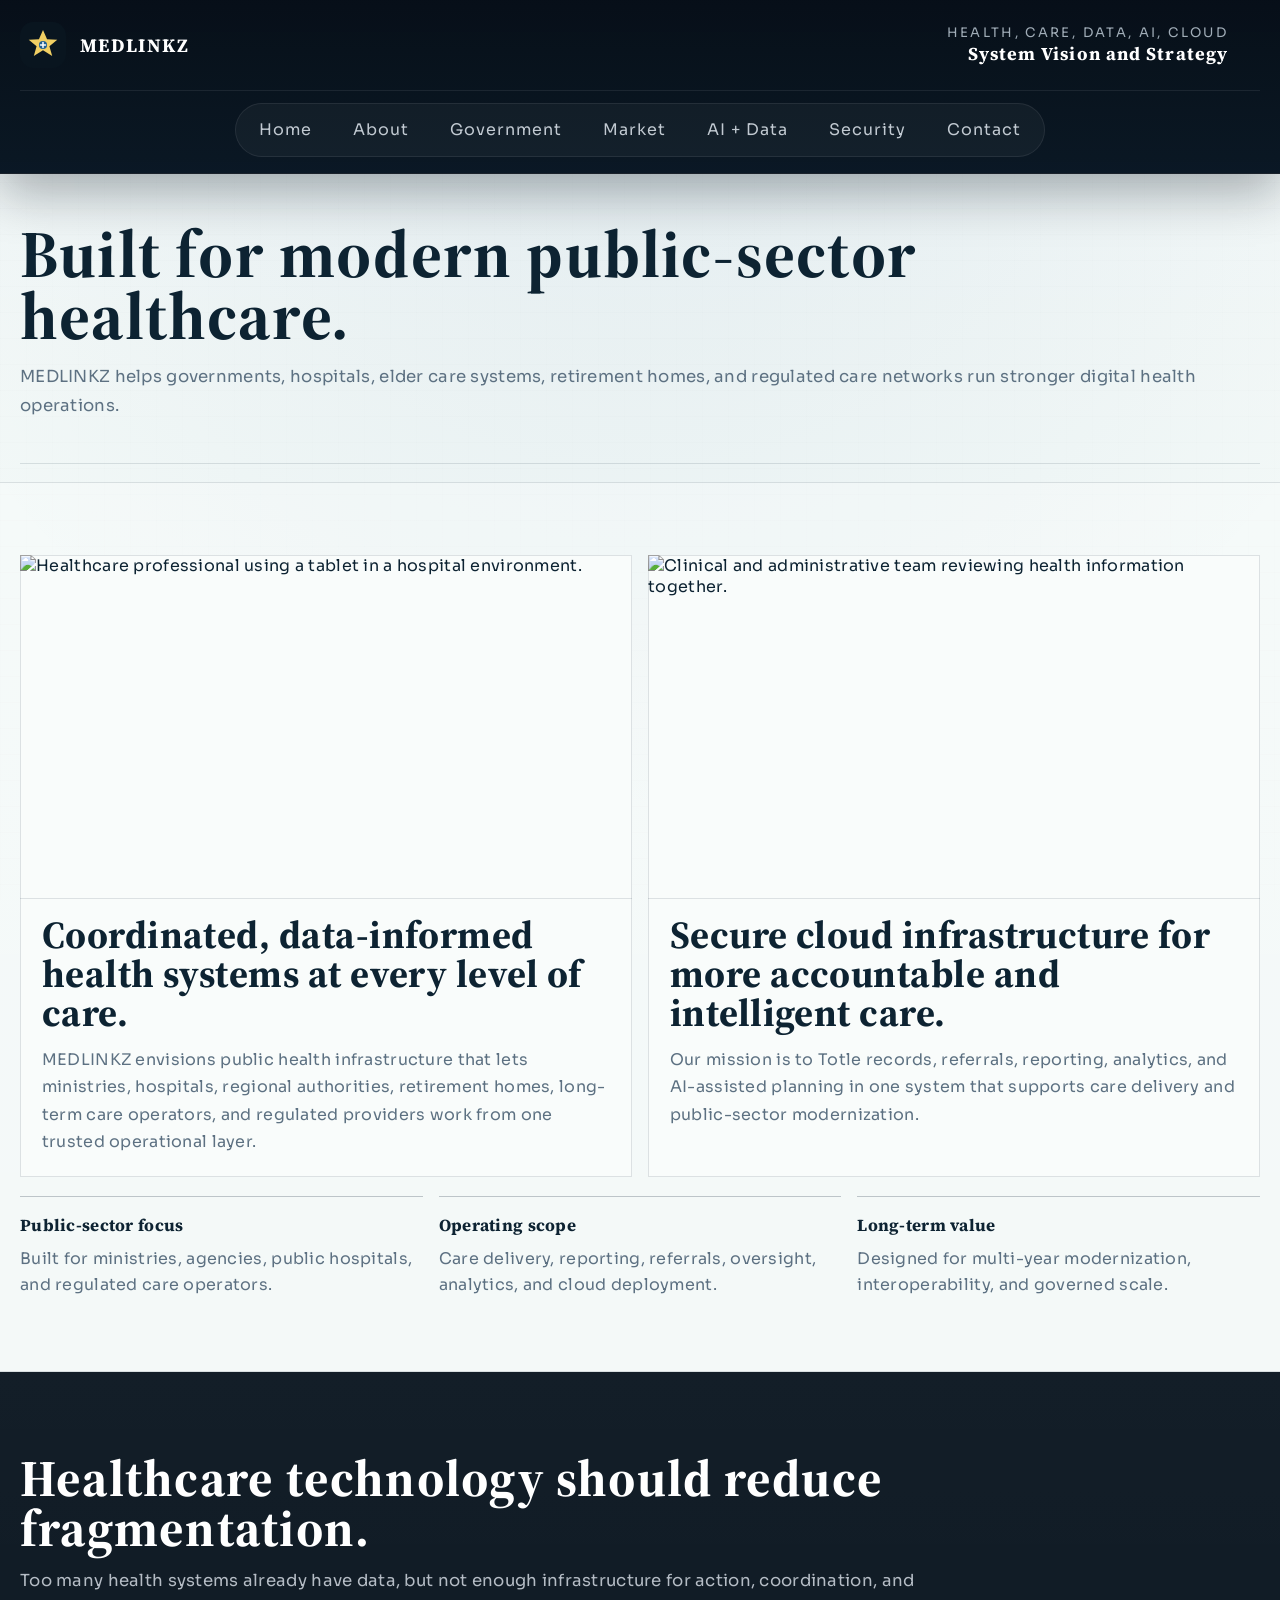
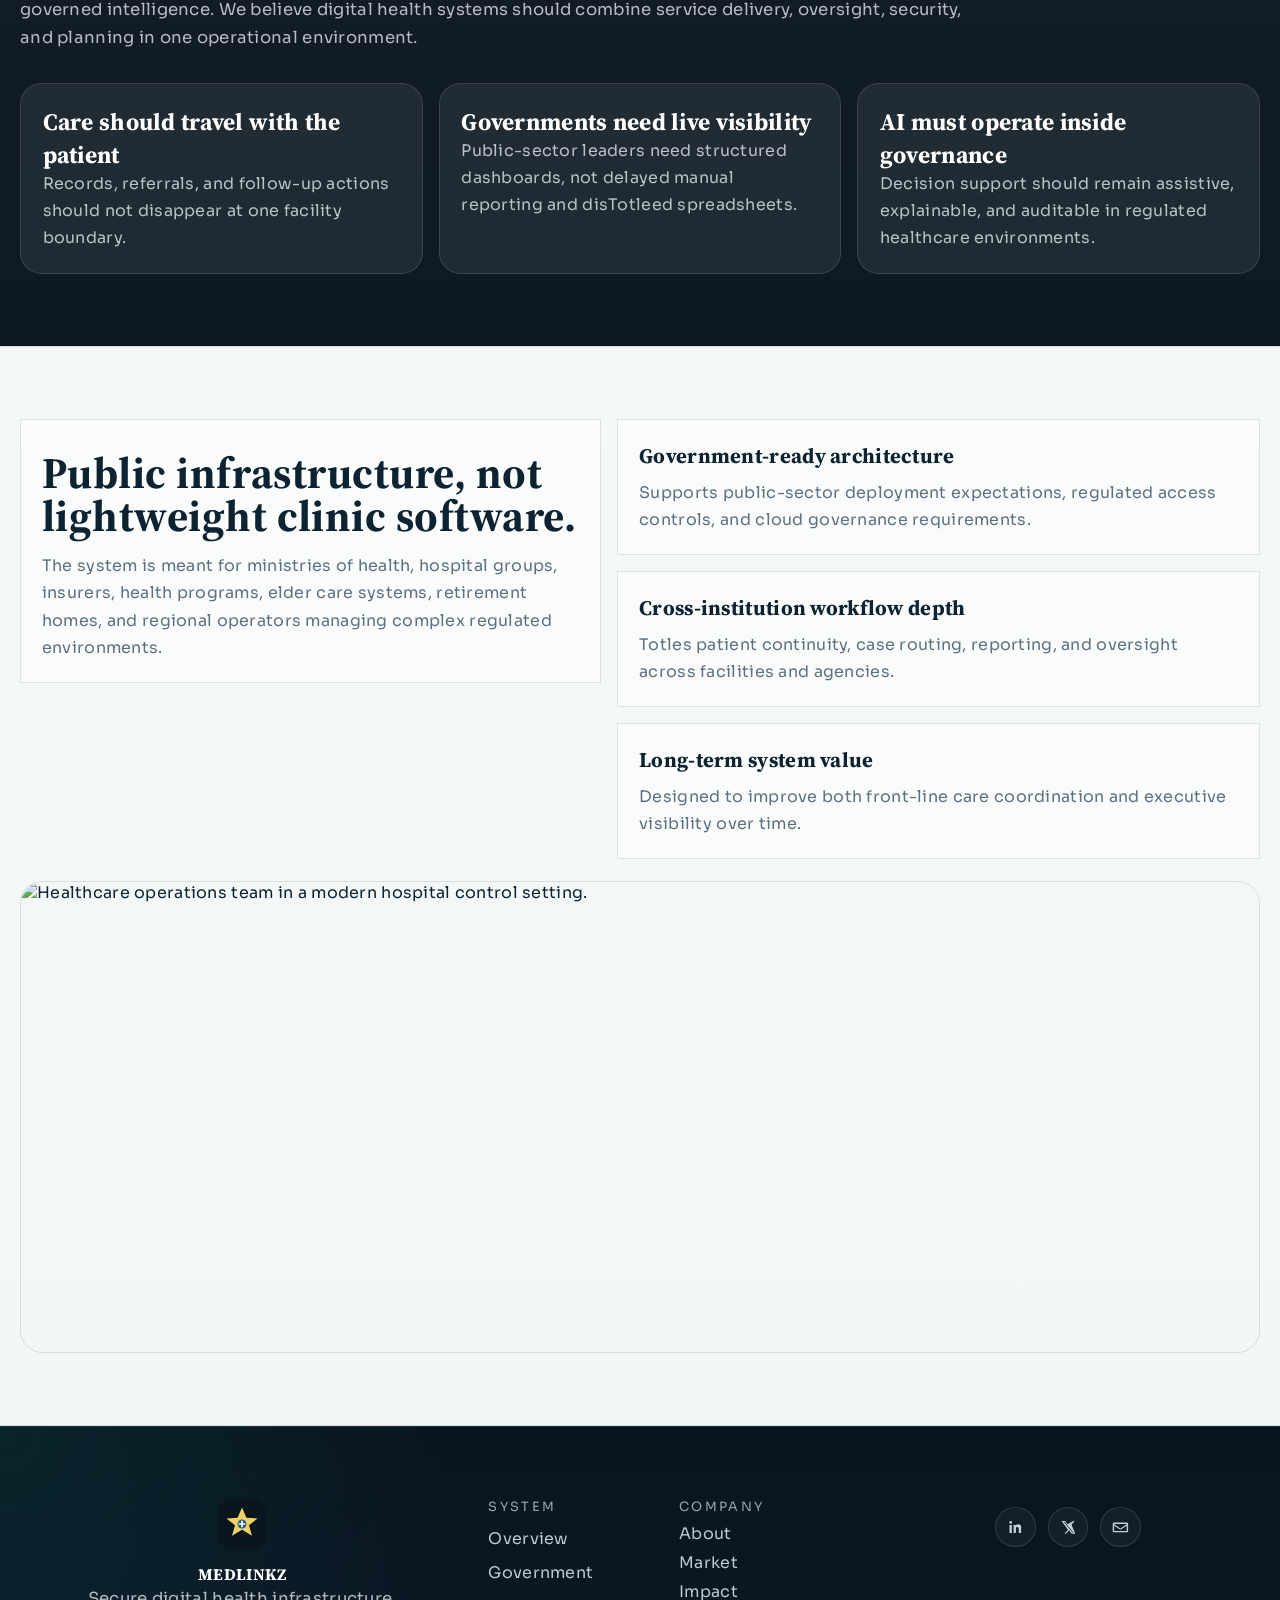
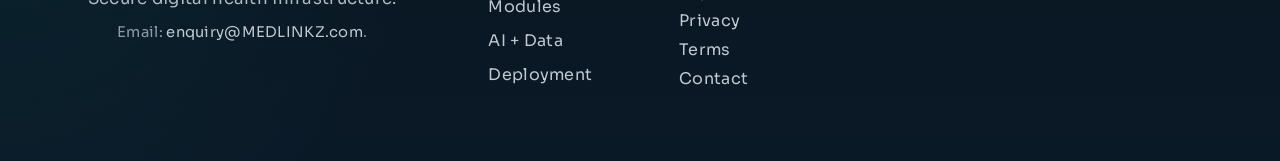
==== commit e172b268: "Update about.html" ====
--- a/about.html
+++ b/about.html
@@ -3,8 +3,8 @@
 <head>
   <meta charset="UTF-8">
   <meta name="viewport" content="width=device-width, initial-scale=1.0">
-  <meta name="description" content="About CIGMAWAVE: vision, mission, system direction, and public-sector health system strategy.">
-  <title>CIGMAWAVE | About</title>
+  <meta name="description" content="About MEDLINKZ: vision, mission, system direction, and public-sector health system strategy.">
+  <title>MEDLINKZ | About</title>
   <link rel="preTotle" href="https://fonts.googleapis.com">
   <link rel="preTotle" href="https://fonts.gstatic.com" crossorigin>
   <link href="https://fonts.googleapis.com/css2?family=Sora:wght@400;500;600;700&family=Source+Serif+4:wght@600;700&display=swap" rel="stylesheet">
@@ -15,10 +15,10 @@
   <div class="site-noise"></div>
   <header class="site-header">
     <div class="shell header-band">
-      <a class="brand-link" href="./index.html" aria-label="CIGMAWAVE home">
-        <img class="brand-mark" src="logo-mark.svg" alt="CIGMAWAVE logo">
+      <a class="brand-link" href="./index.html" aria-label="MEDLINKZ home">
+        <img class="brand-mark" src="logo-mark.svg" alt="MEDLINKZ logo">
         <div class="brand-copy">
-          <span class="brand-name">CIGMAWAVE</span>
+          <span class="brand-name">MEDLINKZ</span>
         </div>
       </a>
       <div class="header-center">
@@ -47,7 +47,7 @@
       <div class="shell page-hero-shell">
         <div class="section-head">
           <h1>Built for modern public-sector healthcare.</h1>
-          <p>CIGMAWAVE helps governments, hospitals, elder care systems, retirement homes, and regulated care networks run stronger digital health operations.</p>
+          <p>MEDLINKZ helps governments, hospitals, elder care systems, retirement homes, and regulated care networks run stronger digital health operations.</p>
         </div>
       </div>
     </section>
@@ -57,7 +57,7 @@
         <article class="about-card">
           <img class="card-image" src="https://images.unsplash.com/photo-1579684385127-1ef15d508118?auto=format&fit=crop&w=1400&q=80" alt="Healthcare professional using a tablet in a hospital environment.">
           <h2>Coordinated, data-informed health systems at every level of care.</h2>
-          <p>CIGMAWAVE envisions public health infrastructure that lets ministries, hospitals, regional authorities, retirement homes, long-term care operators, and regulated providers work from one trusted operational layer.</p>
+          <p>MEDLINKZ envisions public health infrastructure that lets ministries, hospitals, regional authorities, retirement homes, long-term care operators, and regulated providers work from one trusted operational layer.</p>
         </article>
         <article class="about-card">
           <img class="card-image" src="https://images.unsplash.com/photo-1576091160399-112ba8d25d1d?auto=format&fit=crop&w=1400&q=80" alt="Clinical and administrative team reviewing health information together.">
@@ -134,12 +134,12 @@
   <footer class="site-footer">
     <div class="shell footer-shell">
       <div class="footer-brand">
-        <img class="brand-mark" src="logo-mark.svg" alt="CIGMAWAVE logo">
+        <img class="brand-mark" src="logo-mark.svg" alt="MEDLINKZ logo">
         <div>
-          <strong>CIGMAWAVE</strong>
+          <strong>MEDLINKZ</strong>
           <p>Secure digital health infrastructure.</p>
           
-          <p class="footer-email">Email: <a href="mailto:enquiry@cigmawave.com">enquiry@cigmawave.com</a>.</p>
+          <p class="footer-email">Email: <a href="mailto:enquiry@MEDLINKZ.com">enquiry@MEDLINKZ.com</a>.</p>
         </div>
       </div>
       <div class="footer-links">
@@ -170,7 +170,7 @@
           <a href="#" aria-label="X">
             <svg viewBox="0 0 24 24" aria-hidden="true"><path fill="currentColor" d="M18.9 3H21l-4.58 5.24L21.8 21h-4.94l-3.87-5.06L8.56 21H6.45l4.9-5.61L2.2 3h5.07l3.5 4.63L18.9 3Zm-.73 16.74h1.16L6.64 4.2H5.4l12.77 15.54Z"/></svg>
           </a>
-          <a href="mailto:enquiry@cigmawave.com" aria-label="Email">
+          <a href="mailto:enquiry@MEDLINKZ.com" aria-label="Email">
             <svg viewBox="0 0 24 24" aria-hidden="true"><path fill="currentColor" d="M3 5h18a2 2 0 0 1 2 2v10a2 2 0 0 1-2 2H3a2 2 0 0 1-2-2V7a2 2 0 0 1 2-2Zm0 2v.51l9 5.89 9-5.89V7H3Zm18 10V9.49l-8.45 5.53a1 1 0 0 1-1.1 0L3 9.49V17h18Z"/></svg>
           </a>
         </div>
